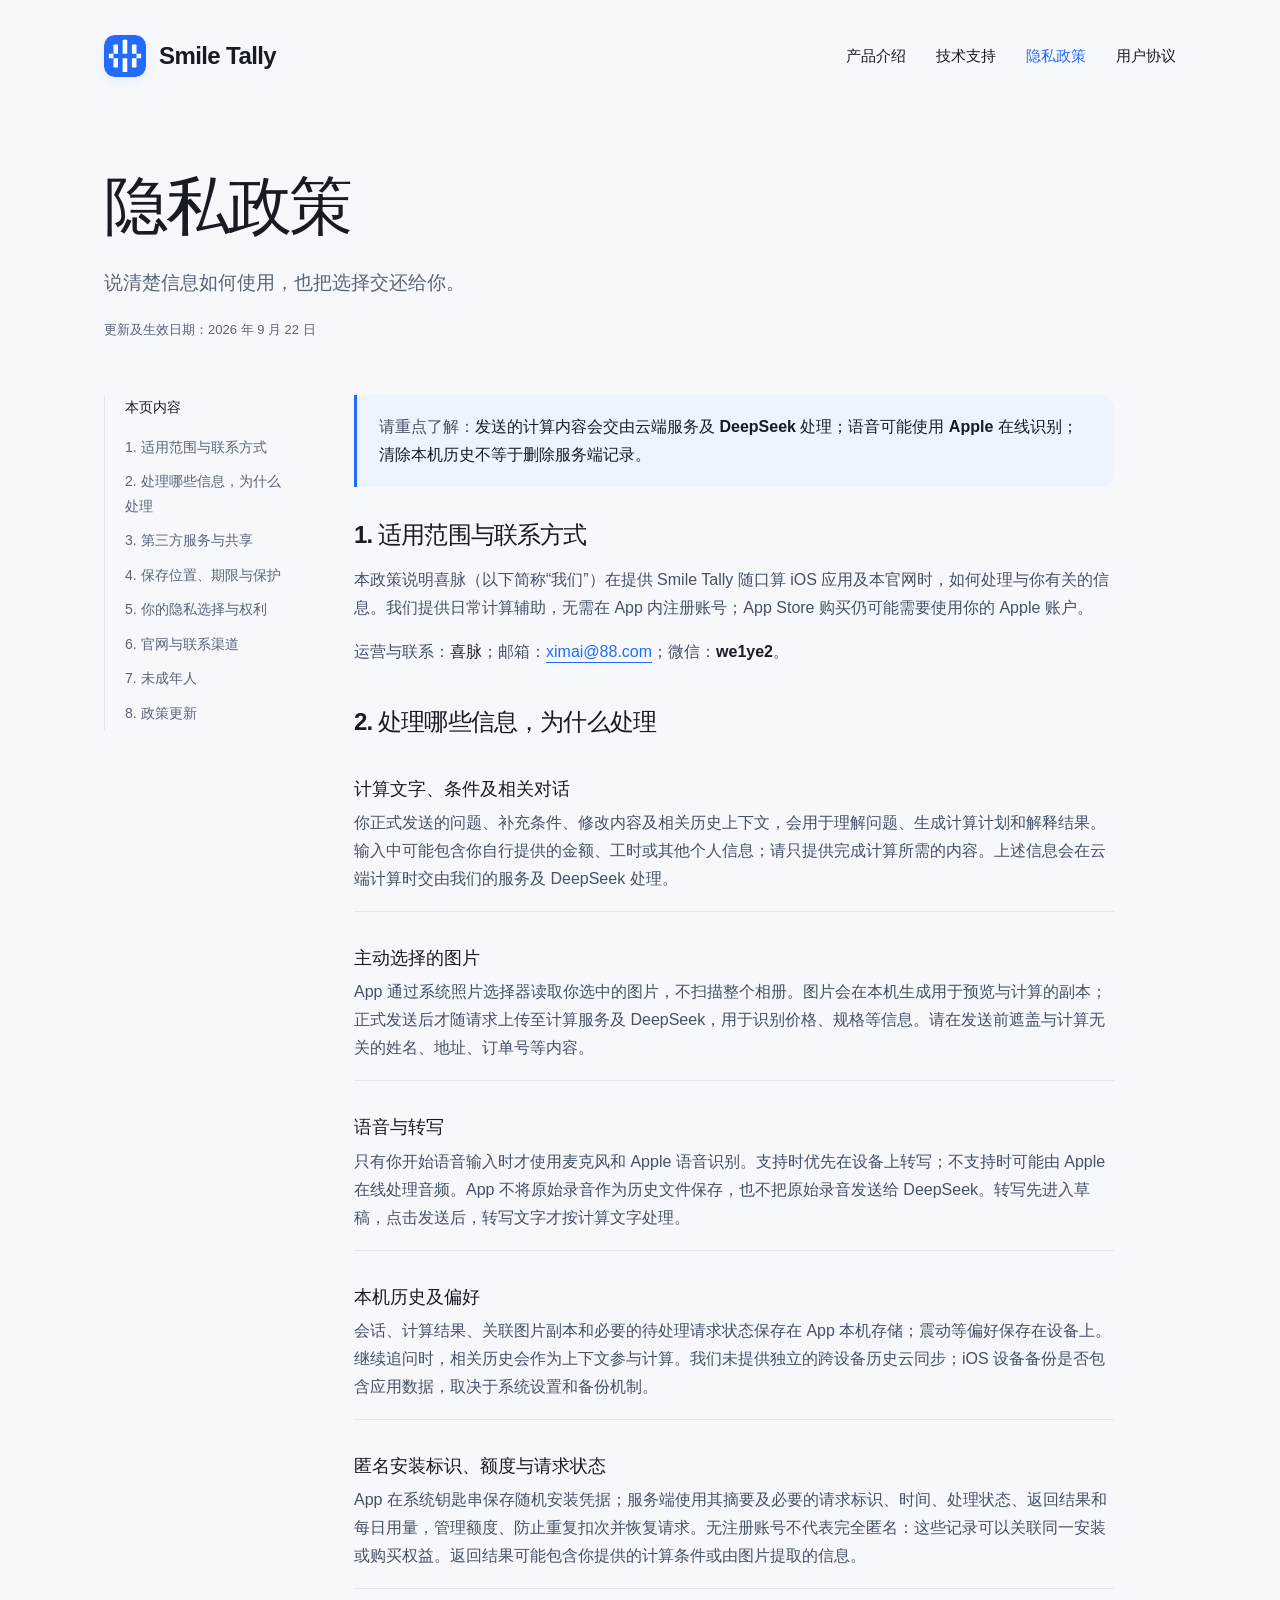
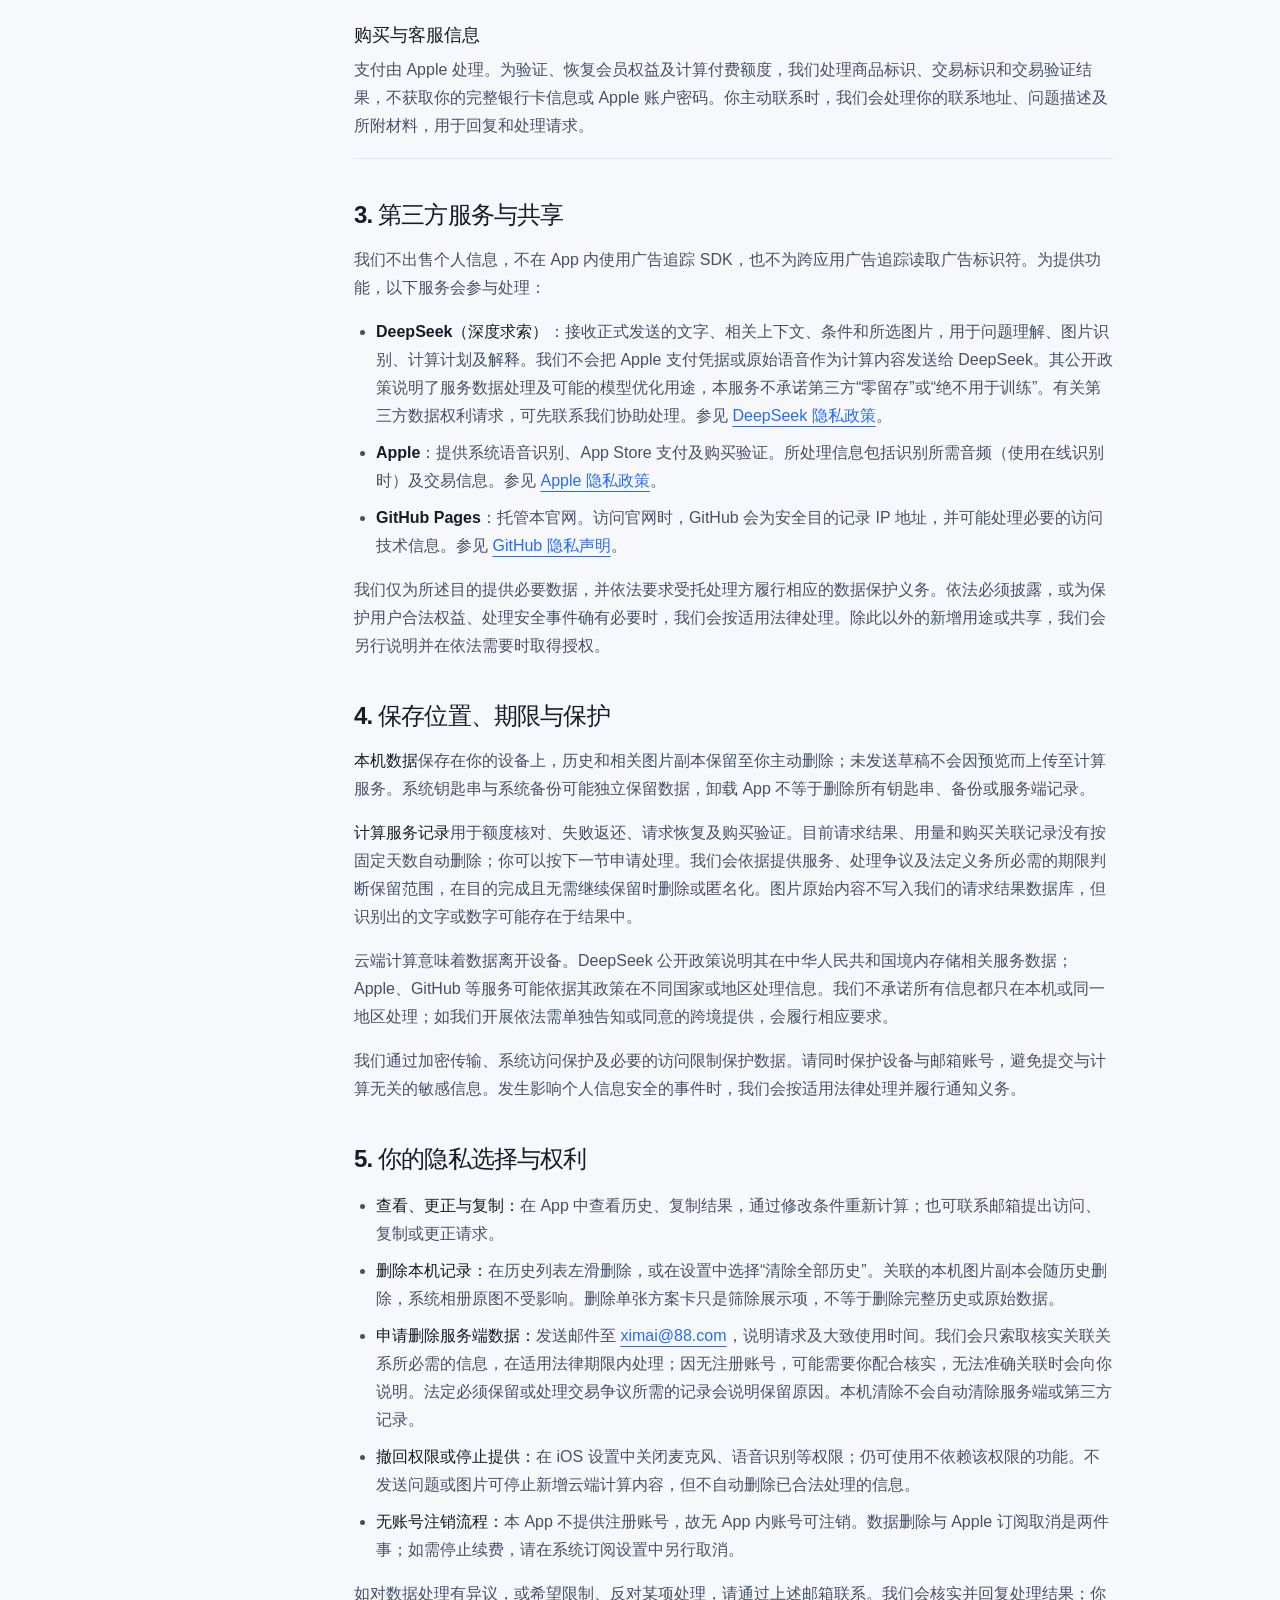
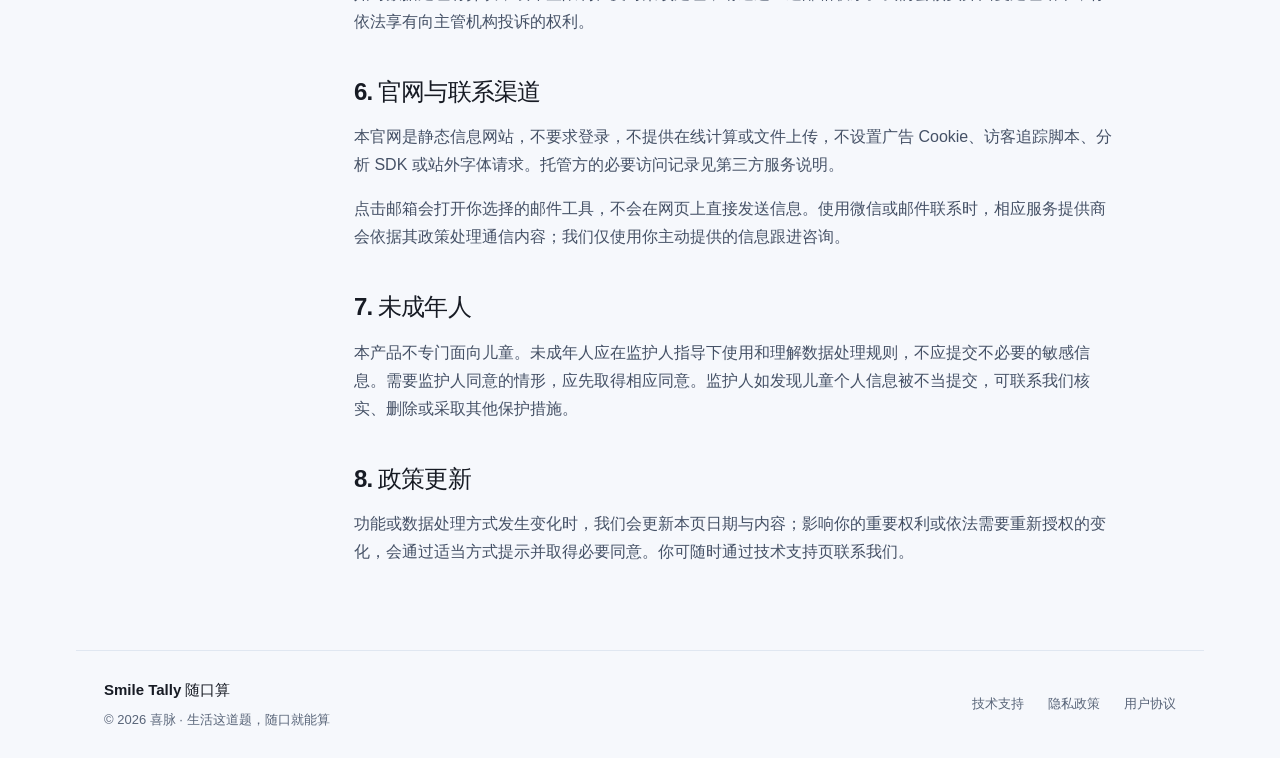
==== privacy/index.html @ 7ab28317 "feat: publish Smile Tally website and support policies" ====
<!doctype html>
<html lang="zh-CN">
<head>
<meta charset="utf-8">
<meta name="viewport" content="width=device-width,initial-scale=1">
<meta name="description" content="了解 Smile Tally 如何处理计算文字、所选图片、语音转写、历史记录与购买信息，以及如何行使删除和隐私选择权利。">
<meta name="theme-color" content="#f6f8fc">
<meta name="referrer" content="strict-origin-when-cross-origin">
<meta property="og:type" content="website">
<meta property="og:locale" content="zh_CN">
<meta property="og:site_name" content="Smile Tally 随口算">
<meta property="og:title" content="隐私政策 · Smile Tally 随口算">
<meta property="og:description" content="了解 Smile Tally 如何处理计算文字、所选图片、语音转写、历史记录与购买信息，以及如何行使删除和隐私选择权利。">
<meta property="og:url" content="https://tanhuoo.github.io/SmileTally/privacy/">
<title>隐私政策 · Smile Tally 随口算</title>
<link rel="canonical" href="https://tanhuoo.github.io/SmileTally/privacy/">
<link rel="icon" type="image/svg+xml" href="../assets/logo.svg">
<link rel="stylesheet" href="../assets/style.css">
</head>
<body>
<a class="skip" href="#main">跳到正文</a>
<header class="site-header wrap">
<a class="brand" href="../" aria-label="Smile Tally 随口算首页"><img src="../assets/logo.svg" width="42" height="42" alt=""><span>Smile Tally</span></a>
<nav class="site-nav" aria-label="主导航"><a href="../">产品介绍</a><a href="../support/">技术支持</a><a href="../privacy/" aria-current="page">隐私政策</a><a href="../terms/">用户协议</a></nav>
</header>
<main id="main" class="wrap"><div class="page-intro"><h1>隐私政策</h1><p>说清楚信息如何使用，也把选择交还给你。</p><p class="updated">更新及生效日期：2026 年 9 月 22 日</p></div><div class="legal-layout"><aside class="toc" aria-label="本页目录"><p>本页内容</p><a href="#scope">1. 适用范围与联系方式</a><a href="#data">2. 处理哪些信息，为什么处理</a><a href="#providers">3. 第三方服务与共享</a><a href="#storage">4. 保存位置、期限与保护</a><a href="#rights">5. 你的隐私选择与权利</a><a href="#website">6. 官网与联系渠道</a><a href="#children">7. 未成年人</a><a href="#changes">8. 政策更新</a></aside><article class="article"><div class="notice"><p>请重点了解：<strong>发送的计算内容会交由云端服务及 DeepSeek 处理；语音可能使用 Apple 在线识别；清除本机历史不等于删除服务端记录。</strong></p></div><section id="scope"><h2>1. 适用范围与联系方式</h2><p>本政策说明喜脉（以下简称“我们”）在提供 Smile Tally 随口算 iOS 应用及本官网时，如何处理与你有关的信息。我们提供日常计算辅助，无需在 App 内注册账号；App Store 购买仍可能需要使用你的 Apple 账户。</p><p>运营与联系：<strong>喜脉</strong>；邮箱：<a href="mailto:ximai@88.com?subject=Smile%20Tally%20%E9%9A%90%E7%A7%81%E8%AF%B7%E6%B1%82">ximai@88.com</a>；微信：<strong>we1ye2</strong>。</p></section><section id="data"><h2>2. 处理哪些信息，为什么处理</h2><div class="data-list"><div class="data-row"><h3>计算文字、条件及相关对话</h3><p>你正式发送的问题、补充条件、修改内容及相关历史上下文，会用于理解问题、生成计算计划和解释结果。输入中可能包含你自行提供的金额、工时或其他个人信息；请只提供完成计算所需的内容。上述信息会在云端计算时交由我们的服务及 DeepSeek 处理。</p></div><div class="data-row"><h3>主动选择的图片</h3><p>App 通过系统照片选择器读取你选中的图片，不扫描整个相册。图片会在本机生成用于预览与计算的副本；正式发送后才随请求上传至计算服务及 DeepSeek，用于识别价格、规格等信息。请在发送前遮盖与计算无关的姓名、地址、订单号等内容。</p></div><div class="data-row"><h3>语音与转写</h3><p>只有你开始语音输入时才使用麦克风和 Apple 语音识别。支持时优先在设备上转写；不支持时可能由 Apple 在线处理音频。App 不将原始录音作为历史文件保存，也不把原始录音发送给 DeepSeek。转写先进入草稿，点击发送后，转写文字才按计算文字处理。</p></div><div class="data-row"><h3>本机历史及偏好</h3><p>会话、计算结果、关联图片副本和必要的待处理请求状态保存在 App 本机存储；震动等偏好保存在设备上。继续追问时，相关历史会作为上下文参与计算。我们未提供独立的跨设备历史云同步；iOS 设备备份是否包含应用数据，取决于系统设置和备份机制。</p></div><div class="data-row"><h3>匿名安装标识、额度与请求状态</h3><p>App 在系统钥匙串保存随机安装凭据；服务端使用其摘要及必要的请求标识、时间、处理状态、返回结果和每日用量，管理额度、防止重复扣次并恢复请求。无注册账号不代表完全匿名：这些记录可以关联同一安装或购买权益。返回结果可能包含你提供的计算条件或由图片提取的信息。</p></div><div class="data-row"><h3>购买与客服信息</h3><p>支付由 Apple 处理。为验证、恢复会员权益及计算付费额度，我们处理商品标识、交易标识和交易验证结果，不获取你的完整银行卡信息或 Apple 账户密码。你主动联系时，我们会处理你的联系地址、问题描述及所附材料，用于回复和处理请求。</p></div></div></section><section id="providers"><h2>3. 第三方服务与共享</h2><p>我们不出售个人信息，不在 App 内使用广告追踪 SDK，也不为跨应用广告追踪读取广告标识符。为提供功能，以下服务会参与处理：</p><ul><li><strong>DeepSeek（深度求索）</strong>：接收正式发送的文字、相关上下文、条件和所选图片，用于问题理解、图片识别、计算计划及解释。我们不会把 Apple 支付凭据或原始语音作为计算内容发送给 DeepSeek。其公开政策说明了服务数据处理及可能的模型优化用途，本服务不承诺第三方“零留存”或“绝不用于训练”。有关第三方数据权利请求，可先联系我们协助处理。参见 <a href="https://cdn.deepseek.com/policies/zh-CN/deepseek-privacy-policy.html">DeepSeek 隐私政策</a>。</li><li><strong>Apple</strong>：提供系统语音识别、App Store 支付及购买验证。所处理信息包括识别所需音频（使用在线识别时）及交易信息。参见 <a href="https://www.apple.com/legal/privacy/szh/">Apple 隐私政策</a>。</li><li><strong>GitHub Pages</strong>：托管本官网。访问官网时，GitHub 会为安全目的记录 IP 地址，并可能处理必要的访问技术信息。参见 <a href="https://docs.github.com/en/site-policy/privacy-policies/github-general-privacy-statement">GitHub 隐私声明</a>。</li></ul><p>我们仅为所述目的提供必要数据，并依法要求受托处理方履行相应的数据保护义务。依法必须披露，或为保护用户合法权益、处理安全事件确有必要时，我们会按适用法律处理。除此以外的新增用途或共享，我们会另行说明并在依法需要时取得授权。</p></section><section id="storage"><h2>4. 保存位置、期限与保护</h2><p><strong>本机数据</strong>保存在你的设备上，历史和相关图片副本保留至你主动删除；未发送草稿不会因预览而上传至计算服务。系统钥匙串与系统备份可能独立保留数据，卸载 App 不等于删除所有钥匙串、备份或服务端记录。</p><p><strong>计算服务记录</strong>用于额度核对、失败返还、请求恢复及购买验证。目前请求结果、用量和购买关联记录没有按固定天数自动删除；你可以按下一节申请处理。我们会依据提供服务、处理争议及法定义务所必需的期限判断保留范围，在目的完成且无需继续保留时删除或匿名化。图片原始内容不写入我们的请求结果数据库，但识别出的文字或数字可能存在于结果中。</p><p>云端计算意味着数据离开设备。DeepSeek 公开政策说明其在中华人民共和国境内存储相关服务数据；Apple、GitHub 等服务可能依据其政策在不同国家或地区处理信息。我们不承诺所有信息都只在本机或同一地区处理；如我们开展依法需单独告知或同意的跨境提供，会履行相应要求。</p><p>我们通过加密传输、系统访问保护及必要的访问限制保护数据。请同时保护设备与邮箱账号，避免提交与计算无关的敏感信息。发生影响个人信息安全的事件时，我们会按适用法律处理并履行通知义务。</p></section><section id="rights"><h2>5. 你的隐私选择与权利</h2><ul><li><strong>查看、更正与复制：</strong>在 App 中查看历史、复制结果，通过修改条件重新计算；也可联系邮箱提出访问、复制或更正请求。</li><li><strong>删除本机记录：</strong>在历史列表左滑删除，或在设置中选择“清除全部历史”。关联的本机图片副本会随历史删除，系统相册原图不受影响。删除单张方案卡只是筛除展示项，不等于删除完整历史或原始数据。</li><li><strong>申请删除服务端数据：</strong>发送邮件至 <a href="mailto:ximai@88.com?subject=Smile%20Tally%20%E6%95%B0%E6%8D%AE%E5%88%A0%E9%99%A4%E8%AF%B7%E6%B1%82">ximai@88.com</a>，说明请求及大致使用时间。我们会只索取核实关联关系所必需的信息，在适用法律期限内处理；因无注册账号，可能需要你配合核实，无法准确关联时会向你说明。法定必须保留或处理交易争议所需的记录会说明保留原因。本机清除不会自动清除服务端或第三方记录。</li><li><strong>撤回权限或停止提供：</strong>在 iOS 设置中关闭麦克风、语音识别等权限；仍可使用不依赖该权限的功能。不发送问题或图片可停止新增云端计算内容，但不自动删除已合法处理的信息。</li><li><strong>无账号注销流程：</strong>本 App 不提供注册账号，故无 App 内账号可注销。数据删除与 Apple 订阅取消是两件事；如需停止续费，请在系统订阅设置中另行取消。</li></ul><p>如对数据处理有异议，或希望限制、反对某项处理，请通过上述邮箱联系。我们会核实并回复处理结果；你依法享有向主管机构投诉的权利。</p></section><section id="website"><h2>6. 官网与联系渠道</h2><p>本官网是静态信息网站，不要求登录，不提供在线计算或文件上传，不设置广告 Cookie、访客追踪脚本、分析 SDK 或站外字体请求。托管方的必要访问记录见第三方服务说明。</p><p>点击邮箱会打开你选择的邮件工具，不会在网页上直接发送信息。使用微信或邮件联系时，相应服务提供商会依据其政策处理通信内容；我们仅使用你主动提供的信息跟进咨询。</p></section><section id="children"><h2>7. 未成年人</h2><p>本产品不专门面向儿童。未成年人应在监护人指导下使用和理解数据处理规则，不应提交不必要的敏感信息。需要监护人同意的情形，应先取得相应同意。监护人如发现儿童个人信息被不当提交，可联系我们核实、删除或采取其他保护措施。</p></section><section id="changes"><h2>8. 政策更新</h2><p>功能或数据处理方式发生变化时，我们会更新本页日期与内容；影响你的重要权利或依法需要重新授权的变化，会通过适当方式提示并取得必要同意。你可随时通过技术支持页联系我们。</p></section></article></div></main>
<footer class="site-footer wrap"><div><div class="footer-brand">Smile Tally 随口算</div><div>© 2026 喜脉 · 生活这道题，随口就能算</div></div><nav class="footer-nav" aria-label="页脚导航"><a href="../support/">技术支持</a><a href="../privacy/">隐私政策</a><a href="../terms/">用户协议</a></nav></footer>
</body>
</html>
---- assets/style.css ----
:root{color-scheme:light;--bg:#f6f8fc;--text:#171b24;--muted:#596579;--blue:#246bfd;--line:#e0e7f1;--surface:#fff;--radius:22px;font-family:-apple-system,BlinkMacSystemFont,"Segoe UI","PingFang SC","Hiragino Sans GB","Microsoft YaHei",sans-serif;color:var(--text);background:var(--bg);font-synthesis:none;text-rendering:optimizeLegibility}
*{box-sizing:border-box}html{scroll-behavior:smooth;scroll-padding-top:30px}body{margin:0;font-size:16px;line-height:1.75}a{color:var(--blue);text-decoration:none;text-underline-offset:5px}a:hover{text-decoration:underline}a:focus-visible,summary:focus-visible{outline:3px solid var(--blue);outline-offset:6px;border-radius:4px}p{margin:0 0 1em}h1,h2,h3{line-height:1.35;letter-spacing:-.035em}h1,h2,h3,p{overflow-wrap:break-word}h1{font-size:clamp(40px,5.5vw,64px);margin:0 0 20px;line-height:1.25}h2{font-size:28px;margin:0 0 18px}h3{font-size:21px;margin:0 0 10px}img{max-width:100%;display:block}.wrap{max-width:1128px;padding:0 28px;margin:auto}.skip{position:absolute;top:-100px;left:16px;padding:10px 18px;background:white;z-index:10}.skip:focus{top:10px}.site-header{display:flex;align-items:center;justify-content:space-between;gap:28px;min-height:112px}.brand{display:flex;align-items:center;gap:13px;color:var(--text);font-size:24px;font-weight:750;letter-spacing:-.6px;white-space:nowrap}.brand:hover{text-decoration:none}.brand img{width:42px;height:42px;box-shadow:0 4px 12px #246bfd13;border-radius:11px}.site-nav{display:flex;gap:30px;font-size:15px;font-weight:550}.site-nav a{color:var(--text);padding:10px 0}.site-nav a[aria-current=page]{color:var(--blue)}.hero{display:grid;grid-template-columns:1.18fr 1fr;gap:64px;align-items:center;padding-top:30px;padding-bottom:52px}.hero h1{font-size:clamp(46px,6.7vw,80px);font-weight:800;line-height:1.3;letter-spacing:-.055em;margin:0 0 26px}.hero-copy>p{font-size:23px;line-height:1.85;color:#344156;max-width:510px}.actions{display:flex;align-items:center;flex-wrap:wrap;gap:30px;margin-top:34px}.button{display:inline-flex;align-items:center;justify-content:center;min-height:54px;padding:12px 27px;border-radius:16px;background:var(--blue);color:white;font-weight:650;transition:background .18s,transform .18s}.button:hover{background:#1353d5;text-decoration:none;transform:translateY(-1px)}.text-link{font-weight:650}.text-link span{padding-left:12px}.demo{margin:0}.chat{min-height:580px;border:1px solid #dce4f0;box-shadow:0 8px 35px #3868b910,0 2px 3px #21375c08,inset 0 0 0 3px #fff;background:linear-gradient(155deg,#ffffffed,#f8fbffdb);border-radius:24px;display:flex;flex-direction:column;overflow:hidden}.chat-title{text-align:center;font-size:19px;font-weight:650;border-bottom:1px solid #edf1f7;padding:24px}.chat-body{padding:34px 25px;flex:1}.question{max-width:90%;margin:0 0 28px auto;padding:18px 20px;border-radius:18px;background:#e5f0ff;font-size:17px;line-height:1.8}.answer-row{display:flex;align-items:flex-start;gap:12px}.answer-row img{width:34px;height:34px;border-radius:10px;margin-top:4px}.answer{flex:1;background:white;border:1px solid #e6edf6;padding:18px 22px;border-radius:18px}.answer strong{font-size:36px;line-height:1.4;font-weight:650;letter-spacing:-1px}.answer p{margin:6px 0 0;font-size:20px;color:#647793}.demo-input{margin:0 20px 22px;padding:13px 18px;border:1px solid #dfe6f1;border-radius:13px;color:#697991;font-size:15px;display:flex;justify-content:space-between;align-items:center;gap:14px}.demo-input svg{width:20px;height:20px}.demo figcaption{text-align:center;color:var(--muted);font-size:13px;margin-top:12px}.features{display:grid;grid-template-columns:repeat(3,1fr);padding:40px 0 46px;border-top:1px solid #e8edf5}.feature{text-align:center;padding:0 24px}.feature+.feature{border-left:1px solid var(--line)}.feature p{color:var(--muted);font-size:16px;margin:0}.feature-icon{width:68px;height:68px;border-radius:50%;display:grid;place-items:center;background:#eaf2ff;color:#3159b1;margin:0 auto 18px}.feature-icon svg{width:27px;height:27px}.help-band{border-radius:20px;background:#eaf3ff;padding:28px 32px;display:flex;align-items:center;justify-content:space-between;gap:24px;margin-bottom:36px}.help-band h2{font-size:23px;margin:0}.site-footer{border-top:1px solid var(--line);padding-top:26px;padding-bottom:26px;display:flex;justify-content:space-between;gap:28px;align-items:center;font-size:13px;color:var(--muted)}.footer-brand{font-weight:650;color:var(--text);font-size:15px;margin-bottom:6px}.footer-nav{display:flex;gap:24px;flex-wrap:wrap}.footer-nav a{color:var(--muted)}.page-intro{padding:54px 0 40px;max-width:800px}.page-intro>p{font-size:19px;color:var(--muted);max-width:670px}.updated{font-size:13px!important;color:var(--muted);margin-top:20px}.support-top{display:grid;grid-template-columns:1fr 1fr;gap:48px;align-items:start;padding-bottom:42px}.contact-card{background:white;border:1px solid var(--line);border-radius:24px;padding:30px}.contact-card h2{font-size:24px}.contact-card dl{margin:0}.contact-card dl>div{display:grid;grid-template-columns:70px 1fr;gap:15px;padding:12px 0;border-bottom:1px solid #edf1f6}.contact-card dt{color:var(--muted)}.contact-card dd{margin:0;font-weight:550;overflow-wrap:anywhere}.contact-card .button{margin-top:22px}.support-notes{padding:8px 0}.support-notes p{color:var(--muted)}.faq{max-width:860px;margin-bottom:64px}.faq>h2{margin-bottom:20px}.faq details{border-top:1px solid var(--line);padding:19px 0}.faq details:last-child{border-bottom:1px solid var(--line)}.faq summary{font-size:18px;font-weight:600;cursor:pointer;list-style:none;display:flex;justify-content:space-between;gap:20px}.faq summary::-webkit-details-marker{display:none}.faq summary:after{content:'+';color:var(--blue);font-size:24px;line-height:1.25;font-weight:400}.faq details[open] summary:after{content:'−'}.faq details p{margin:16px 30px 2px 0;color:var(--muted)}.legal-layout{display:grid;grid-template-columns:190px minmax(0,760px);gap:60px;padding-bottom:68px}.toc{align-self:start;position:sticky;top:30px;border-left:1px solid var(--line);padding-left:20px;font-size:14px}.toc p{font-weight:650;margin:0 0 10px}.toc a{display:block;color:var(--muted);padding:5px 0}.article{min-width:0}.article section+section{margin-top:40px}.article h2{font-size:24px;margin-bottom:15px}.article h3{font-size:18px;margin-top:22px;letter-spacing:0}.article p,.article li{color:#455166}.article ul,.article ol{padding-left:22px}.article li+li{margin-top:9px}.article strong{color:var(--text);font-weight:650}.article a{text-decoration:underline}.notice{border-left:3px solid var(--blue);padding:18px 22px;background:#edf4ff;border-radius:0 14px 14px 0;margin-bottom:32px}.notice p{margin:0}.data-list{display:grid;gap:16px;margin-top:20px}.data-row{padding:18px 0;border-bottom:1px solid var(--line)}.data-row h3{margin:0 0 8px}.data-row p:last-child{margin:0}.empty-page{min-height:65vh;padding:80px 0}.empty-page p{color:var(--muted);font-size:19px}
@media(min-width:1450px){.hero{padding-top:55px;padding-bottom:65px}}
@media(max-width:850px){.site-nav{gap:18px}.hero{gap:30px}.hero h1{font-size:48px}.hero-copy>p{font-size:18px}.chat{min-height:465px}.chat-body{padding:24px 18px}.question{font-size:15px;max-width:100%}.answer{padding:16px}.legal-layout{grid-template-columns:155px minmax(0,1fr);gap:32px}.feature{padding:0 16px}.feature h3{font-size:19px}.feature p{font-size:14px}.site-footer{align-items:flex-start}.footer-nav{gap:14px}}
@media(max-width:650px){.wrap{padding-left:22px;padding-right:22px}.site-header{align-items:flex-start;flex-direction:column;justify-content:center;gap:12px;padding-top:22px;padding-bottom:18px}.brand{font-size:22px}.brand img{width:36px;height:36px}.site-nav{width:100%;justify-content:space-between;gap:8px;font-size:14px}.site-nav a{padding:8px 0}.hero{grid-template-columns:1fr;gap:34px;padding-top:32px;padding-bottom:30px}.hero h1{font-size:clamp(39px,10.7vw,58px);margin-bottom:20px}.hero-copy>p{font-size:17px;line-height:1.9}.actions{margin-top:26px;gap:24px}.button{min-height:50px;padding:11px 23px;font-size:15px}.chat{min-height:385px;max-width:440px;margin:auto}.chat-title{padding:19px}.chat-body{padding:23px}.question{max-width:90%;font-size:16px;margin-bottom:22px}.answer strong{font-size:32px}.answer p{font-size:18px}.demo-input{margin-top:10px}.features{grid-template-columns:1fr;padding:6px 0 28px}.feature{display:grid;grid-template-columns:52px 1fr;column-gap:18px;text-align:left;padding:24px 0}.feature+.feature{border-left:0;border-top:1px solid var(--line)}.feature-icon{grid-row:1/3;width:50px;height:50px;margin:0;align-self:center}.feature h3{font-size:20px;margin:0 0 5px}.feature p{font-size:15px}.help-band{align-items:flex-start;flex-direction:column;gap:15px;padding:26px 24px;margin-bottom:28px}.help-band h2{font-size:21px}.site-footer{flex-direction:column;gap:16px}.footer-nav{gap:22px;font-size:13px}.page-intro{padding:36px 0 22px}.page-intro h1{font-size:40px}.page-intro>p{font-size:17px}.support-top{grid-template-columns:1fr;gap:24px}.contact-card{padding:24px}.legal-layout{grid-template-columns:1fr;gap:30px;padding-bottom:45px}.toc{position:static;display:flex;flex-wrap:wrap;gap:5px 20px;font-size:13px}.toc p{width:100%;margin-bottom:0}.toc a{padding:2px 0}.article h2{font-size:22px}.article{font-size:15px;line-height:1.9}.faq summary{font-size:17px}.faq details p{font-size:15px}.notice{padding:16px 18px}}
@media(prefers-reduced-motion:reduce){html{scroll-behavior:auto}.button{transition:none}.button:hover{transform:none}}
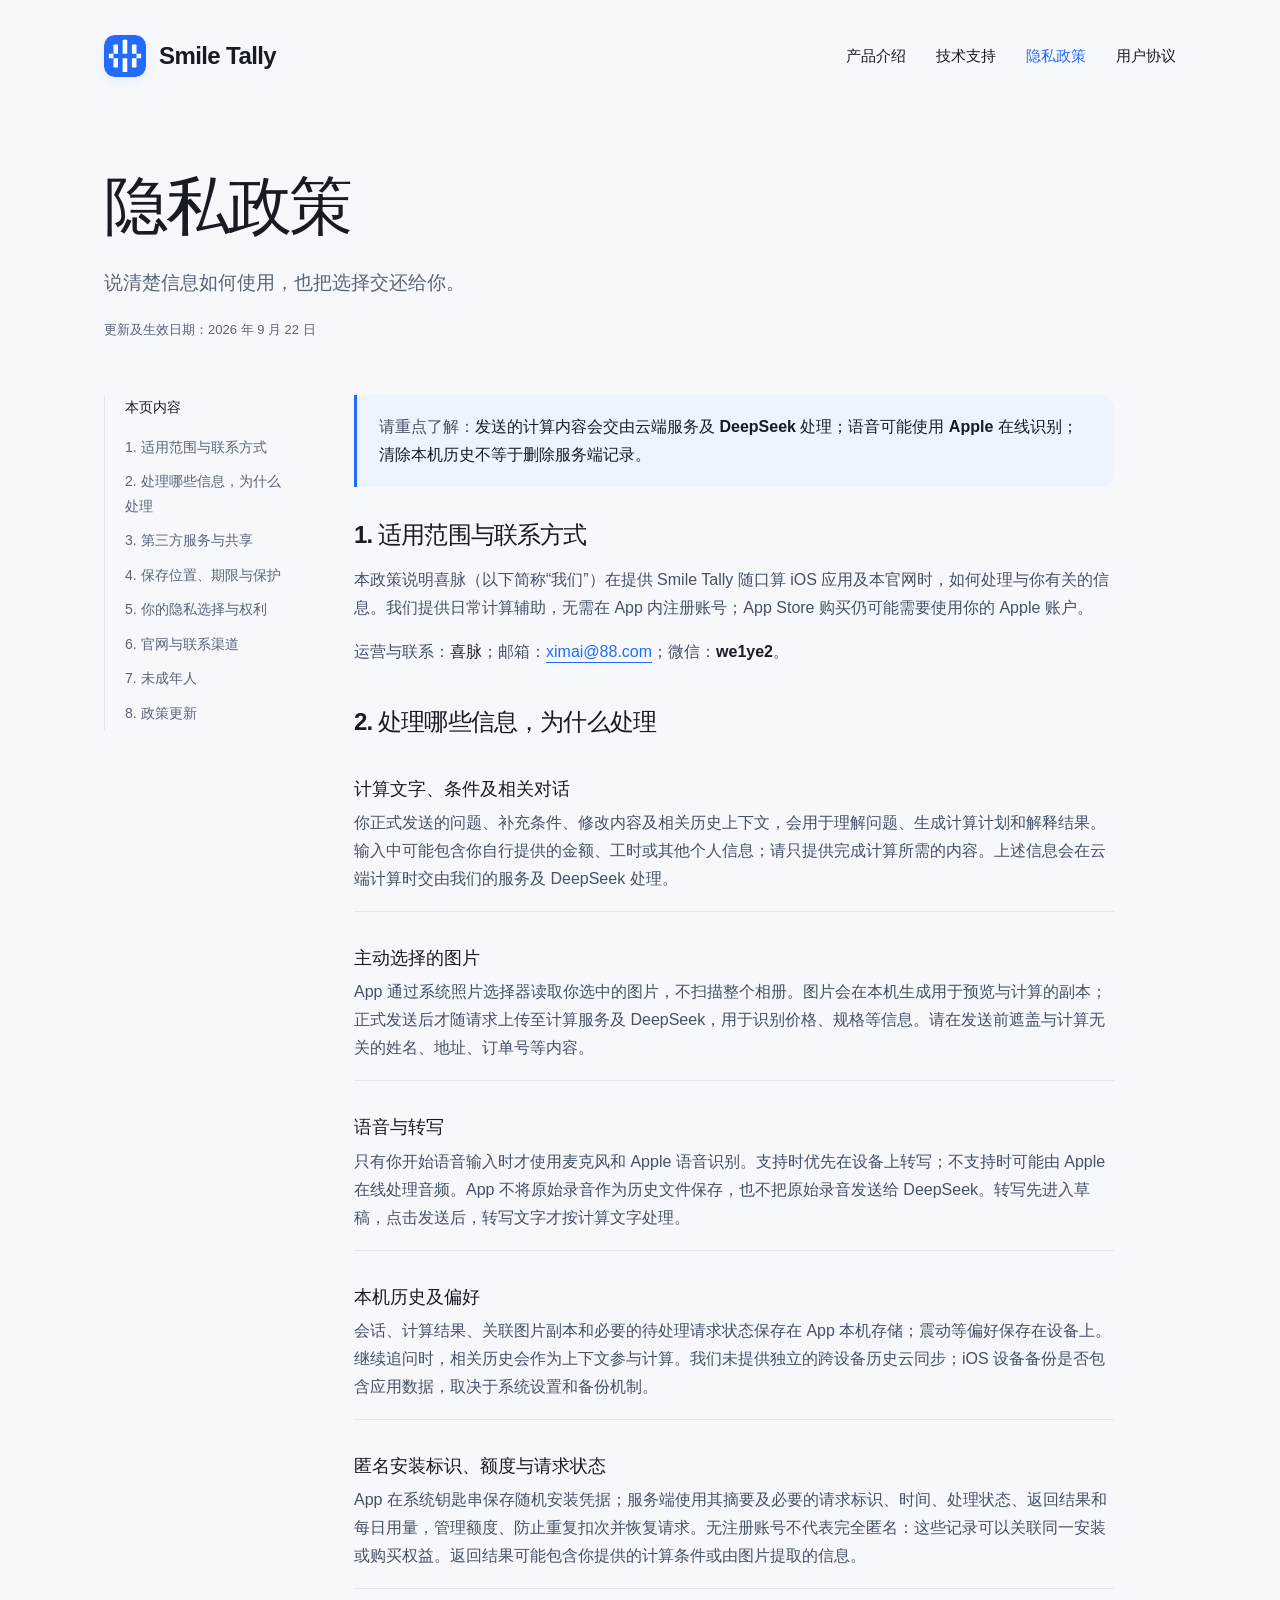
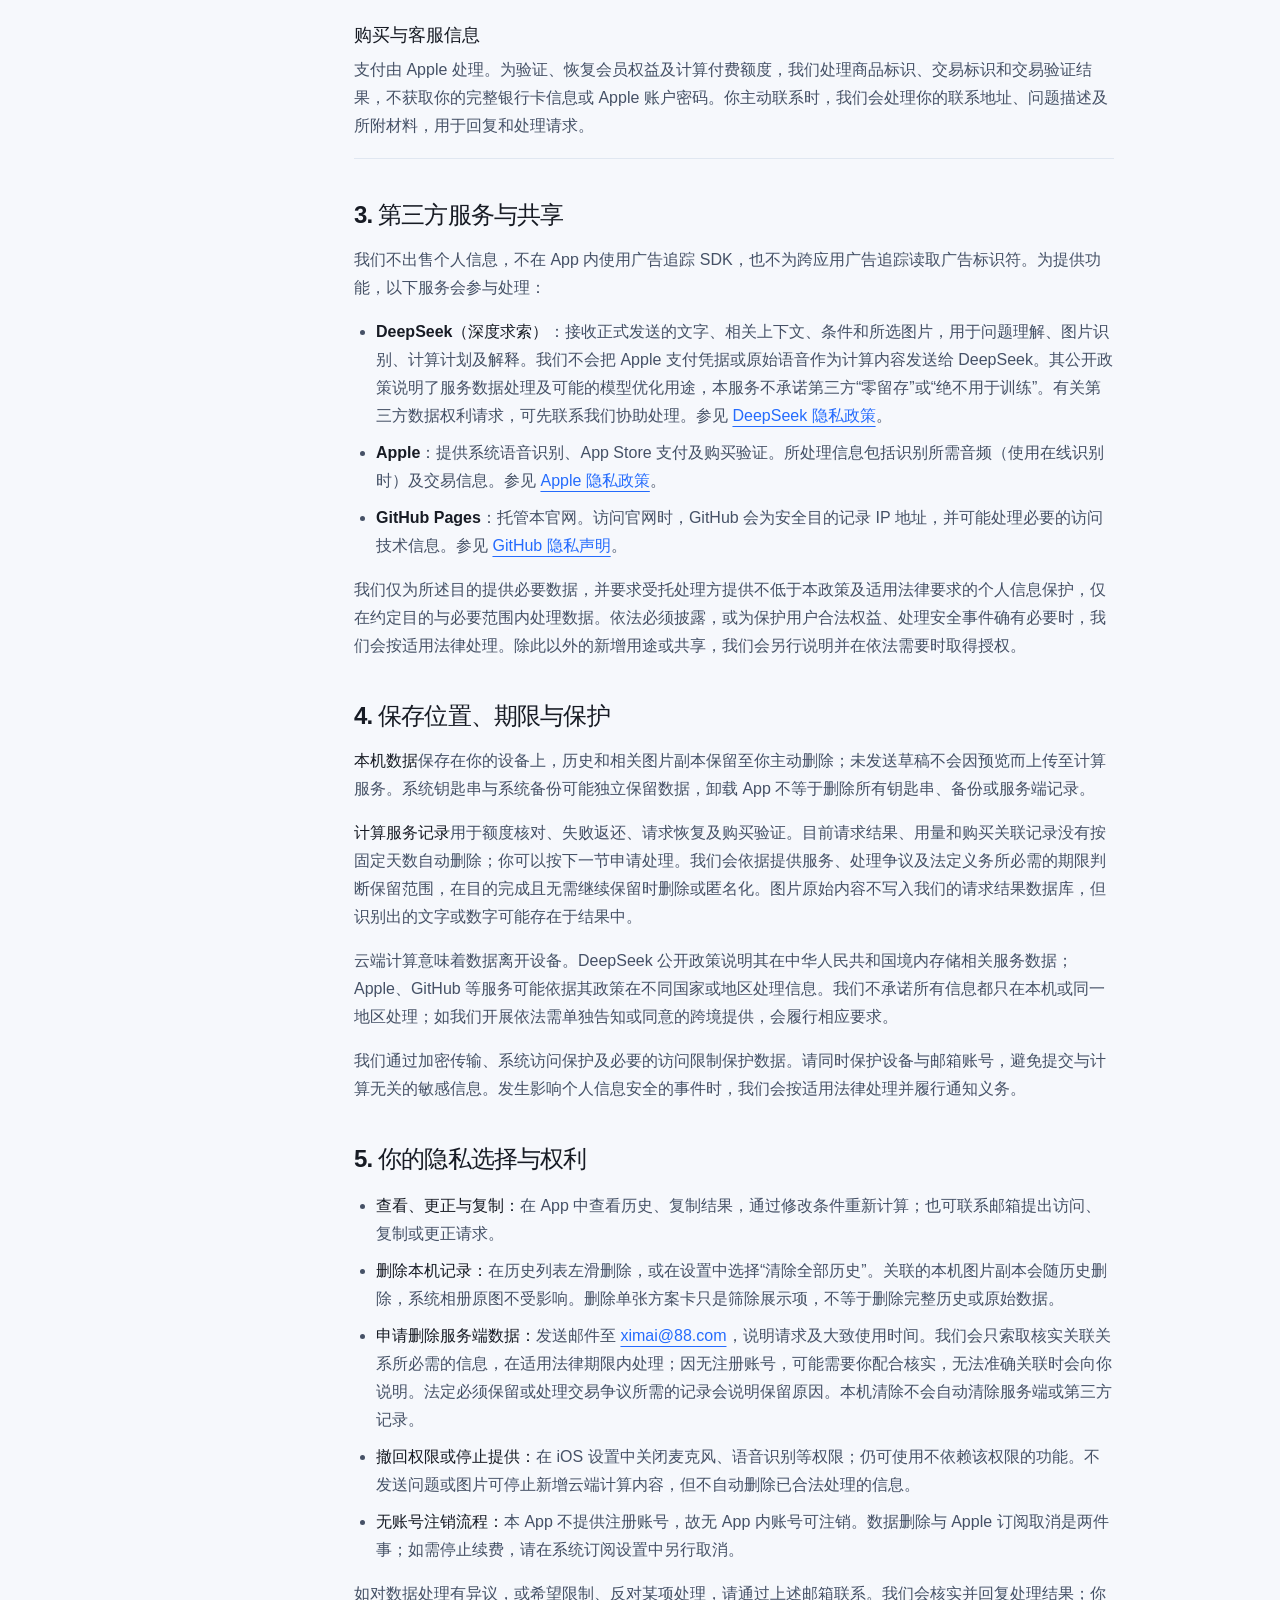
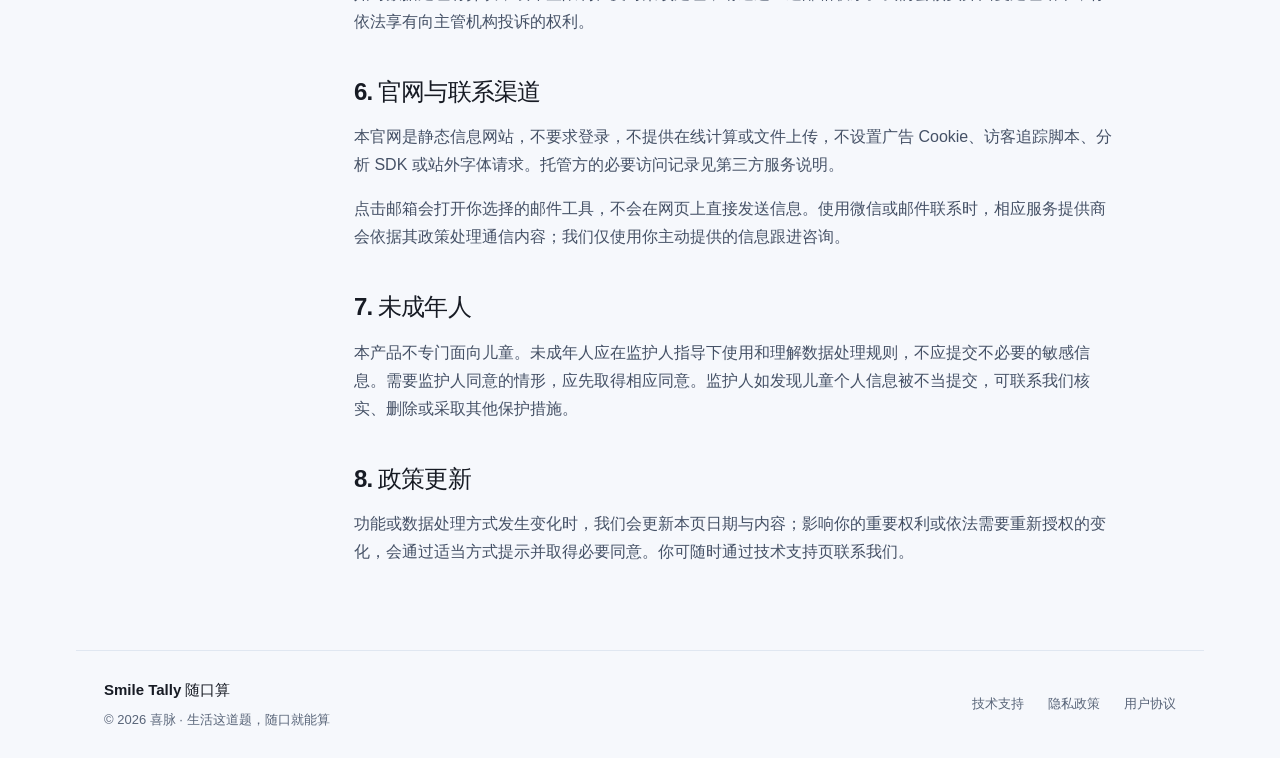
==== commit b89e0e69: "docs: clarify processor data protection obligations" ====
--- a/privacy/index.html
+++ b/privacy/index.html
@@ -23,7 +23,7 @@
 <a class="brand" href="../" aria-label="Smile Tally 随口算首页"><img src="../assets/logo.svg" width="42" height="42" alt=""><span>Smile Tally</span></a>
 <nav class="site-nav" aria-label="主导航"><a href="../">产品介绍</a><a href="../support/">技术支持</a><a href="../privacy/" aria-current="page">隐私政策</a><a href="../terms/">用户协议</a></nav>
 </header>
-<main id="main" class="wrap"><div class="page-intro"><h1>隐私政策</h1><p>说清楚信息如何使用，也把选择交还给你。</p><p class="updated">更新及生效日期：2026 年 9 月 22 日</p></div><div class="legal-layout"><aside class="toc" aria-label="本页目录"><p>本页内容</p><a href="#scope">1. 适用范围与联系方式</a><a href="#data">2. 处理哪些信息，为什么处理</a><a href="#providers">3. 第三方服务与共享</a><a href="#storage">4. 保存位置、期限与保护</a><a href="#rights">5. 你的隐私选择与权利</a><a href="#website">6. 官网与联系渠道</a><a href="#children">7. 未成年人</a><a href="#changes">8. 政策更新</a></aside><article class="article"><div class="notice"><p>请重点了解：<strong>发送的计算内容会交由云端服务及 DeepSeek 处理；语音可能使用 Apple 在线识别；清除本机历史不等于删除服务端记录。</strong></p></div><section id="scope"><h2>1. 适用范围与联系方式</h2><p>本政策说明喜脉（以下简称“我们”）在提供 Smile Tally 随口算 iOS 应用及本官网时，如何处理与你有关的信息。我们提供日常计算辅助，无需在 App 内注册账号；App Store 购买仍可能需要使用你的 Apple 账户。</p><p>运营与联系：<strong>喜脉</strong>；邮箱：<a href="mailto:ximai@88.com?subject=Smile%20Tally%20%E9%9A%90%E7%A7%81%E8%AF%B7%E6%B1%82">ximai@88.com</a>；微信：<strong>we1ye2</strong>。</p></section><section id="data"><h2>2. 处理哪些信息，为什么处理</h2><div class="data-list"><div class="data-row"><h3>计算文字、条件及相关对话</h3><p>你正式发送的问题、补充条件、修改内容及相关历史上下文，会用于理解问题、生成计算计划和解释结果。输入中可能包含你自行提供的金额、工时或其他个人信息；请只提供完成计算所需的内容。上述信息会在云端计算时交由我们的服务及 DeepSeek 处理。</p></div><div class="data-row"><h3>主动选择的图片</h3><p>App 通过系统照片选择器读取你选中的图片，不扫描整个相册。图片会在本机生成用于预览与计算的副本；正式发送后才随请求上传至计算服务及 DeepSeek，用于识别价格、规格等信息。请在发送前遮盖与计算无关的姓名、地址、订单号等内容。</p></div><div class="data-row"><h3>语音与转写</h3><p>只有你开始语音输入时才使用麦克风和 Apple 语音识别。支持时优先在设备上转写；不支持时可能由 Apple 在线处理音频。App 不将原始录音作为历史文件保存，也不把原始录音发送给 DeepSeek。转写先进入草稿，点击发送后，转写文字才按计算文字处理。</p></div><div class="data-row"><h3>本机历史及偏好</h3><p>会话、计算结果、关联图片副本和必要的待处理请求状态保存在 App 本机存储；震动等偏好保存在设备上。继续追问时，相关历史会作为上下文参与计算。我们未提供独立的跨设备历史云同步；iOS 设备备份是否包含应用数据，取决于系统设置和备份机制。</p></div><div class="data-row"><h3>匿名安装标识、额度与请求状态</h3><p>App 在系统钥匙串保存随机安装凭据；服务端使用其摘要及必要的请求标识、时间、处理状态、返回结果和每日用量，管理额度、防止重复扣次并恢复请求。无注册账号不代表完全匿名：这些记录可以关联同一安装或购买权益。返回结果可能包含你提供的计算条件或由图片提取的信息。</p></div><div class="data-row"><h3>购买与客服信息</h3><p>支付由 Apple 处理。为验证、恢复会员权益及计算付费额度，我们处理商品标识、交易标识和交易验证结果，不获取你的完整银行卡信息或 Apple 账户密码。你主动联系时，我们会处理你的联系地址、问题描述及所附材料，用于回复和处理请求。</p></div></div></section><section id="providers"><h2>3. 第三方服务与共享</h2><p>我们不出售个人信息，不在 App 内使用广告追踪 SDK，也不为跨应用广告追踪读取广告标识符。为提供功能，以下服务会参与处理：</p><ul><li><strong>DeepSeek（深度求索）</strong>：接收正式发送的文字、相关上下文、条件和所选图片，用于问题理解、图片识别、计算计划及解释。我们不会把 Apple 支付凭据或原始语音作为计算内容发送给 DeepSeek。其公开政策说明了服务数据处理及可能的模型优化用途，本服务不承诺第三方“零留存”或“绝不用于训练”。有关第三方数据权利请求，可先联系我们协助处理。参见 <a href="https://cdn.deepseek.com/policies/zh-CN/deepseek-privacy-policy.html">DeepSeek 隐私政策</a>。</li><li><strong>Apple</strong>：提供系统语音识别、App Store 支付及购买验证。所处理信息包括识别所需音频（使用在线识别时）及交易信息。参见 <a href="https://www.apple.com/legal/privacy/szh/">Apple 隐私政策</a>。</li><li><strong>GitHub Pages</strong>：托管本官网。访问官网时，GitHub 会为安全目的记录 IP 地址，并可能处理必要的访问技术信息。参见 <a href="https://docs.github.com/en/site-policy/privacy-policies/github-general-privacy-statement">GitHub 隐私声明</a>。</li></ul><p>我们仅为所述目的提供必要数据，并依法要求受托处理方履行相应的数据保护义务。依法必须披露，或为保护用户合法权益、处理安全事件确有必要时，我们会按适用法律处理。除此以外的新增用途或共享，我们会另行说明并在依法需要时取得授权。</p></section><section id="storage"><h2>4. 保存位置、期限与保护</h2><p><strong>本机数据</strong>保存在你的设备上，历史和相关图片副本保留至你主动删除；未发送草稿不会因预览而上传至计算服务。系统钥匙串与系统备份可能独立保留数据，卸载 App 不等于删除所有钥匙串、备份或服务端记录。</p><p><strong>计算服务记录</strong>用于额度核对、失败返还、请求恢复及购买验证。目前请求结果、用量和购买关联记录没有按固定天数自动删除；你可以按下一节申请处理。我们会依据提供服务、处理争议及法定义务所必需的期限判断保留范围，在目的完成且无需继续保留时删除或匿名化。图片原始内容不写入我们的请求结果数据库，但识别出的文字或数字可能存在于结果中。</p><p>云端计算意味着数据离开设备。DeepSeek 公开政策说明其在中华人民共和国境内存储相关服务数据；Apple、GitHub 等服务可能依据其政策在不同国家或地区处理信息。我们不承诺所有信息都只在本机或同一地区处理；如我们开展依法需单独告知或同意的跨境提供，会履行相应要求。</p><p>我们通过加密传输、系统访问保护及必要的访问限制保护数据。请同时保护设备与邮箱账号，避免提交与计算无关的敏感信息。发生影响个人信息安全的事件时，我们会按适用法律处理并履行通知义务。</p></section><section id="rights"><h2>5. 你的隐私选择与权利</h2><ul><li><strong>查看、更正与复制：</strong>在 App 中查看历史、复制结果，通过修改条件重新计算；也可联系邮箱提出访问、复制或更正请求。</li><li><strong>删除本机记录：</strong>在历史列表左滑删除，或在设置中选择“清除全部历史”。关联的本机图片副本会随历史删除，系统相册原图不受影响。删除单张方案卡只是筛除展示项，不等于删除完整历史或原始数据。</li><li><strong>申请删除服务端数据：</strong>发送邮件至 <a href="mailto:ximai@88.com?subject=Smile%20Tally%20%E6%95%B0%E6%8D%AE%E5%88%A0%E9%99%A4%E8%AF%B7%E6%B1%82">ximai@88.com</a>，说明请求及大致使用时间。我们会只索取核实关联关系所必需的信息，在适用法律期限内处理；因无注册账号，可能需要你配合核实，无法准确关联时会向你说明。法定必须保留或处理交易争议所需的记录会说明保留原因。本机清除不会自动清除服务端或第三方记录。</li><li><strong>撤回权限或停止提供：</strong>在 iOS 设置中关闭麦克风、语音识别等权限；仍可使用不依赖该权限的功能。不发送问题或图片可停止新增云端计算内容，但不自动删除已合法处理的信息。</li><li><strong>无账号注销流程：</strong>本 App 不提供注册账号，故无 App 内账号可注销。数据删除与 Apple 订阅取消是两件事；如需停止续费，请在系统订阅设置中另行取消。</li></ul><p>如对数据处理有异议，或希望限制、反对某项处理，请通过上述邮箱联系。我们会核实并回复处理结果；你依法享有向主管机构投诉的权利。</p></section><section id="website"><h2>6. 官网与联系渠道</h2><p>本官网是静态信息网站，不要求登录，不提供在线计算或文件上传，不设置广告 Cookie、访客追踪脚本、分析 SDK 或站外字体请求。托管方的必要访问记录见第三方服务说明。</p><p>点击邮箱会打开你选择的邮件工具，不会在网页上直接发送信息。使用微信或邮件联系时，相应服务提供商会依据其政策处理通信内容；我们仅使用你主动提供的信息跟进咨询。</p></section><section id="children"><h2>7. 未成年人</h2><p>本产品不专门面向儿童。未成年人应在监护人指导下使用和理解数据处理规则，不应提交不必要的敏感信息。需要监护人同意的情形，应先取得相应同意。监护人如发现儿童个人信息被不当提交，可联系我们核实、删除或采取其他保护措施。</p></section><section id="changes"><h2>8. 政策更新</h2><p>功能或数据处理方式发生变化时，我们会更新本页日期与内容；影响你的重要权利或依法需要重新授权的变化，会通过适当方式提示并取得必要同意。你可随时通过技术支持页联系我们。</p></section></article></div></main>
+<main id="main" class="wrap"><div class="page-intro"><h1>隐私政策</h1><p>说清楚信息如何使用，也把选择交还给你。</p><p class="updated">更新及生效日期：2026 年 9 月 22 日</p></div><div class="legal-layout"><aside class="toc" aria-label="本页目录"><p>本页内容</p><a href="#scope">1. 适用范围与联系方式</a><a href="#data">2. 处理哪些信息，为什么处理</a><a href="#providers">3. 第三方服务与共享</a><a href="#storage">4. 保存位置、期限与保护</a><a href="#rights">5. 你的隐私选择与权利</a><a href="#website">6. 官网与联系渠道</a><a href="#children">7. 未成年人</a><a href="#changes">8. 政策更新</a></aside><article class="article"><div class="notice"><p>请重点了解：<strong>发送的计算内容会交由云端服务及 DeepSeek 处理；语音可能使用 Apple 在线识别；清除本机历史不等于删除服务端记录。</strong></p></div><section id="scope"><h2>1. 适用范围与联系方式</h2><p>本政策说明喜脉（以下简称“我们”）在提供 Smile Tally 随口算 iOS 应用及本官网时，如何处理与你有关的信息。我们提供日常计算辅助，无需在 App 内注册账号；App Store 购买仍可能需要使用你的 Apple 账户。</p><p>运营与联系：<strong>喜脉</strong>；邮箱：<a href="mailto:ximai@88.com?subject=Smile%20Tally%20%E9%9A%90%E7%A7%81%E8%AF%B7%E6%B1%82">ximai@88.com</a>；微信：<strong>we1ye2</strong>。</p></section><section id="data"><h2>2. 处理哪些信息，为什么处理</h2><div class="data-list"><div class="data-row"><h3>计算文字、条件及相关对话</h3><p>你正式发送的问题、补充条件、修改内容及相关历史上下文，会用于理解问题、生成计算计划和解释结果。输入中可能包含你自行提供的金额、工时或其他个人信息；请只提供完成计算所需的内容。上述信息会在云端计算时交由我们的服务及 DeepSeek 处理。</p></div><div class="data-row"><h3>主动选择的图片</h3><p>App 通过系统照片选择器读取你选中的图片，不扫描整个相册。图片会在本机生成用于预览与计算的副本；正式发送后才随请求上传至计算服务及 DeepSeek，用于识别价格、规格等信息。请在发送前遮盖与计算无关的姓名、地址、订单号等内容。</p></div><div class="data-row"><h3>语音与转写</h3><p>只有你开始语音输入时才使用麦克风和 Apple 语音识别。支持时优先在设备上转写；不支持时可能由 Apple 在线处理音频。App 不将原始录音作为历史文件保存，也不把原始录音发送给 DeepSeek。转写先进入草稿，点击发送后，转写文字才按计算文字处理。</p></div><div class="data-row"><h3>本机历史及偏好</h3><p>会话、计算结果、关联图片副本和必要的待处理请求状态保存在 App 本机存储；震动等偏好保存在设备上。继续追问时，相关历史会作为上下文参与计算。我们未提供独立的跨设备历史云同步；iOS 设备备份是否包含应用数据，取决于系统设置和备份机制。</p></div><div class="data-row"><h3>匿名安装标识、额度与请求状态</h3><p>App 在系统钥匙串保存随机安装凭据；服务端使用其摘要及必要的请求标识、时间、处理状态、返回结果和每日用量，管理额度、防止重复扣次并恢复请求。无注册账号不代表完全匿名：这些记录可以关联同一安装或购买权益。返回结果可能包含你提供的计算条件或由图片提取的信息。</p></div><div class="data-row"><h3>购买与客服信息</h3><p>支付由 Apple 处理。为验证、恢复会员权益及计算付费额度，我们处理商品标识、交易标识和交易验证结果，不获取你的完整银行卡信息或 Apple 账户密码。你主动联系时，我们会处理你的联系地址、问题描述及所附材料，用于回复和处理请求。</p></div></div></section><section id="providers"><h2>3. 第三方服务与共享</h2><p>我们不出售个人信息，不在 App 内使用广告追踪 SDK，也不为跨应用广告追踪读取广告标识符。为提供功能，以下服务会参与处理：</p><ul><li><strong>DeepSeek（深度求索）</strong>：接收正式发送的文字、相关上下文、条件和所选图片，用于问题理解、图片识别、计算计划及解释。我们不会把 Apple 支付凭据或原始语音作为计算内容发送给 DeepSeek。其公开政策说明了服务数据处理及可能的模型优化用途，本服务不承诺第三方“零留存”或“绝不用于训练”。有关第三方数据权利请求，可先联系我们协助处理。参见 <a href="https://cdn.deepseek.com/policies/zh-CN/deepseek-privacy-policy.html">DeepSeek 隐私政策</a>。</li><li><strong>Apple</strong>：提供系统语音识别、App Store 支付及购买验证。所处理信息包括识别所需音频（使用在线识别时）及交易信息。参见 <a href="https://www.apple.com/legal/privacy/szh/">Apple 隐私政策</a>。</li><li><strong>GitHub Pages</strong>：托管本官网。访问官网时，GitHub 会为安全目的记录 IP 地址，并可能处理必要的访问技术信息。参见 <a href="https://docs.github.com/en/site-policy/privacy-policies/github-general-privacy-statement">GitHub 隐私声明</a>。</li></ul><p>我们仅为所述目的提供必要数据，并要求受托处理方提供不低于本政策及适用法律要求的个人信息保护，仅在约定目的与必要范围内处理数据。依法必须披露，或为保护用户合法权益、处理安全事件确有必要时，我们会按适用法律处理。除此以外的新增用途或共享，我们会另行说明并在依法需要时取得授权。</p></section><section id="storage"><h2>4. 保存位置、期限与保护</h2><p><strong>本机数据</strong>保存在你的设备上，历史和相关图片副本保留至你主动删除；未发送草稿不会因预览而上传至计算服务。系统钥匙串与系统备份可能独立保留数据，卸载 App 不等于删除所有钥匙串、备份或服务端记录。</p><p><strong>计算服务记录</strong>用于额度核对、失败返还、请求恢复及购买验证。目前请求结果、用量和购买关联记录没有按固定天数自动删除；你可以按下一节申请处理。我们会依据提供服务、处理争议及法定义务所必需的期限判断保留范围，在目的完成且无需继续保留时删除或匿名化。图片原始内容不写入我们的请求结果数据库，但识别出的文字或数字可能存在于结果中。</p><p>云端计算意味着数据离开设备。DeepSeek 公开政策说明其在中华人民共和国境内存储相关服务数据；Apple、GitHub 等服务可能依据其政策在不同国家或地区处理信息。我们不承诺所有信息都只在本机或同一地区处理；如我们开展依法需单独告知或同意的跨境提供，会履行相应要求。</p><p>我们通过加密传输、系统访问保护及必要的访问限制保护数据。请同时保护设备与邮箱账号，避免提交与计算无关的敏感信息。发生影响个人信息安全的事件时，我们会按适用法律处理并履行通知义务。</p></section><section id="rights"><h2>5. 你的隐私选择与权利</h2><ul><li><strong>查看、更正与复制：</strong>在 App 中查看历史、复制结果，通过修改条件重新计算；也可联系邮箱提出访问、复制或更正请求。</li><li><strong>删除本机记录：</strong>在历史列表左滑删除，或在设置中选择“清除全部历史”。关联的本机图片副本会随历史删除，系统相册原图不受影响。删除单张方案卡只是筛除展示项，不等于删除完整历史或原始数据。</li><li><strong>申请删除服务端数据：</strong>发送邮件至 <a href="mailto:ximai@88.com?subject=Smile%20Tally%20%E6%95%B0%E6%8D%AE%E5%88%A0%E9%99%A4%E8%AF%B7%E6%B1%82">ximai@88.com</a>，说明请求及大致使用时间。我们会只索取核实关联关系所必需的信息，在适用法律期限内处理；因无注册账号，可能需要你配合核实，无法准确关联时会向你说明。法定必须保留或处理交易争议所需的记录会说明保留原因。本机清除不会自动清除服务端或第三方记录。</li><li><strong>撤回权限或停止提供：</strong>在 iOS 设置中关闭麦克风、语音识别等权限；仍可使用不依赖该权限的功能。不发送问题或图片可停止新增云端计算内容，但不自动删除已合法处理的信息。</li><li><strong>无账号注销流程：</strong>本 App 不提供注册账号，故无 App 内账号可注销。数据删除与 Apple 订阅取消是两件事；如需停止续费，请在系统订阅设置中另行取消。</li></ul><p>如对数据处理有异议，或希望限制、反对某项处理，请通过上述邮箱联系。我们会核实并回复处理结果；你依法享有向主管机构投诉的权利。</p></section><section id="website"><h2>6. 官网与联系渠道</h2><p>本官网是静态信息网站，不要求登录，不提供在线计算或文件上传，不设置广告 Cookie、访客追踪脚本、分析 SDK 或站外字体请求。托管方的必要访问记录见第三方服务说明。</p><p>点击邮箱会打开你选择的邮件工具，不会在网页上直接发送信息。使用微信或邮件联系时，相应服务提供商会依据其政策处理通信内容；我们仅使用你主动提供的信息跟进咨询。</p></section><section id="children"><h2>7. 未成年人</h2><p>本产品不专门面向儿童。未成年人应在监护人指导下使用和理解数据处理规则，不应提交不必要的敏感信息。需要监护人同意的情形，应先取得相应同意。监护人如发现儿童个人信息被不当提交，可联系我们核实、删除或采取其他保护措施。</p></section><section id="changes"><h2>8. 政策更新</h2><p>功能或数据处理方式发生变化时，我们会更新本页日期与内容；影响你的重要权利或依法需要重新授权的变化，会通过适当方式提示并取得必要同意。你可随时通过技术支持页联系我们。</p></section></article></div></main>
 <footer class="site-footer wrap"><div><div class="footer-brand">Smile Tally 随口算</div><div>© 2026 喜脉 · 生活这道题，随口就能算</div></div><nav class="footer-nav" aria-label="页脚导航"><a href="../support/">技术支持</a><a href="../privacy/">隐私政策</a><a href="../terms/">用户协议</a></nav></footer>
 </body>
 </html>
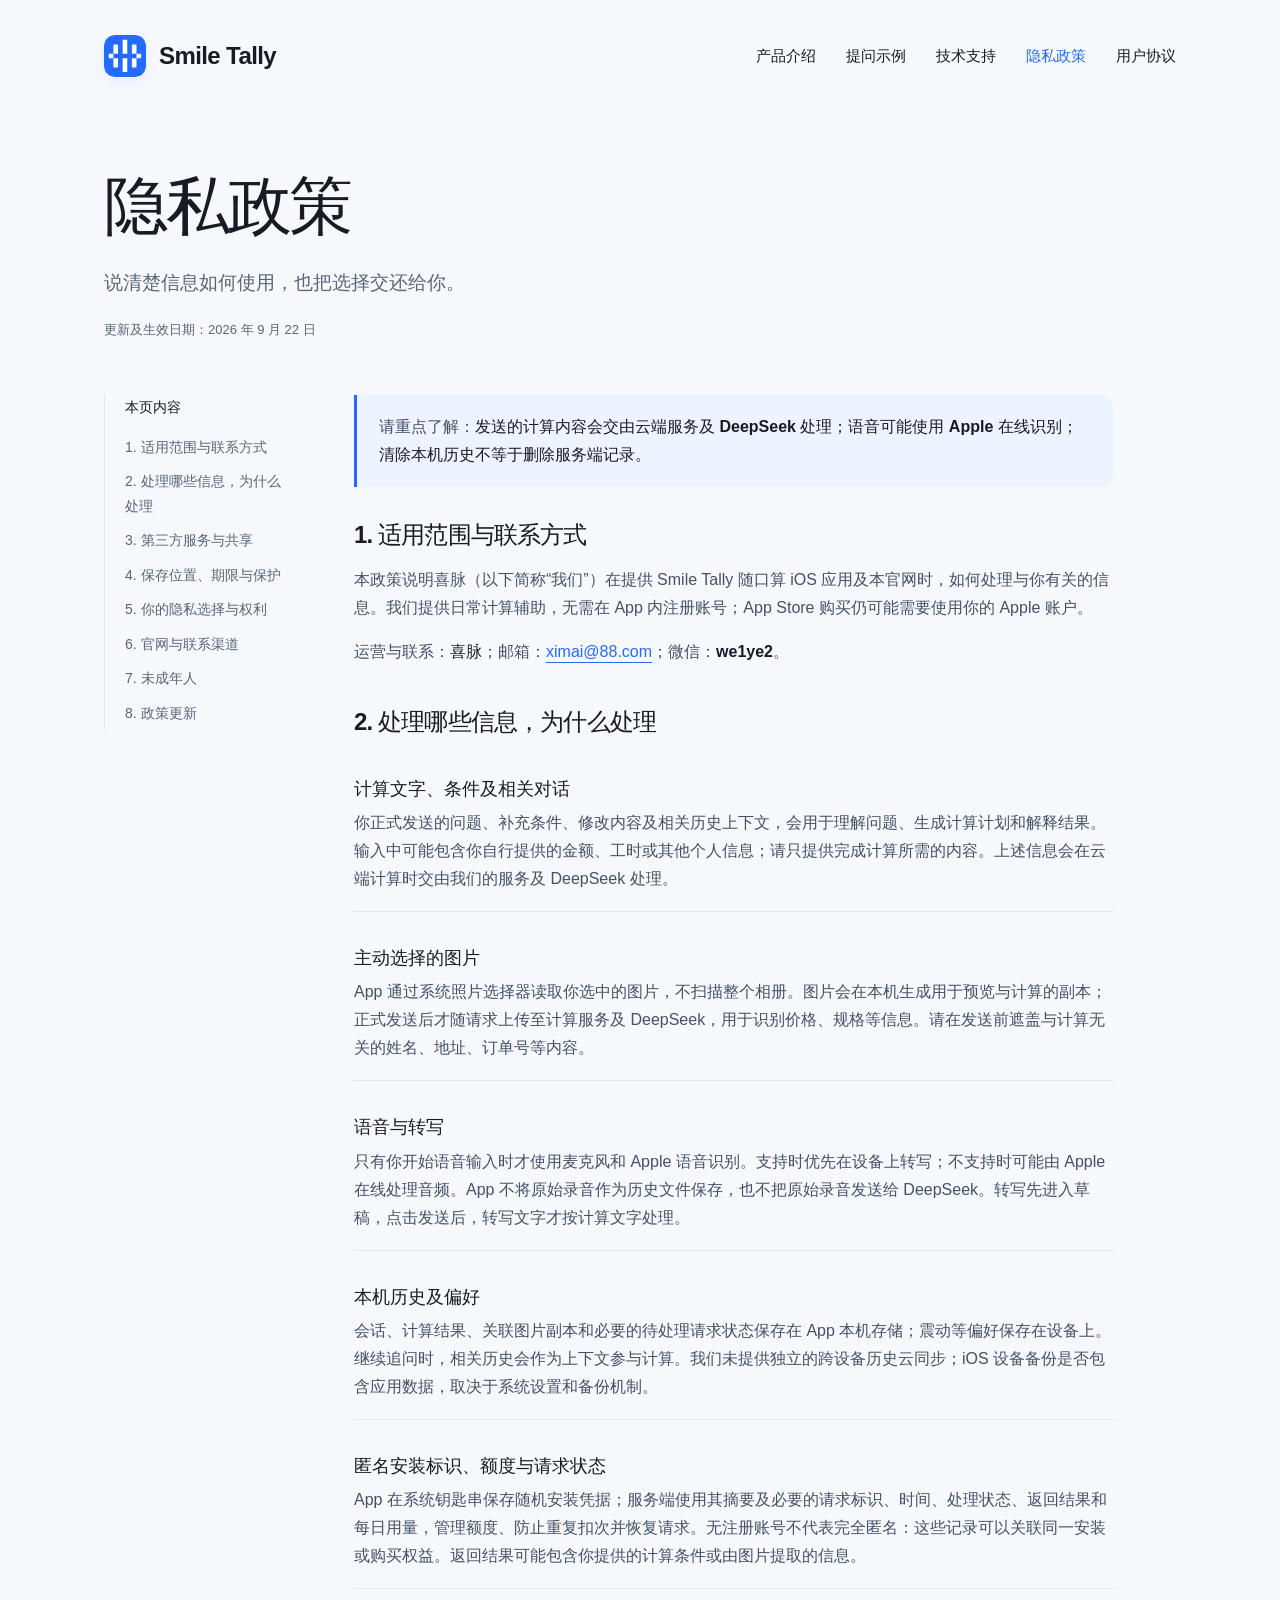
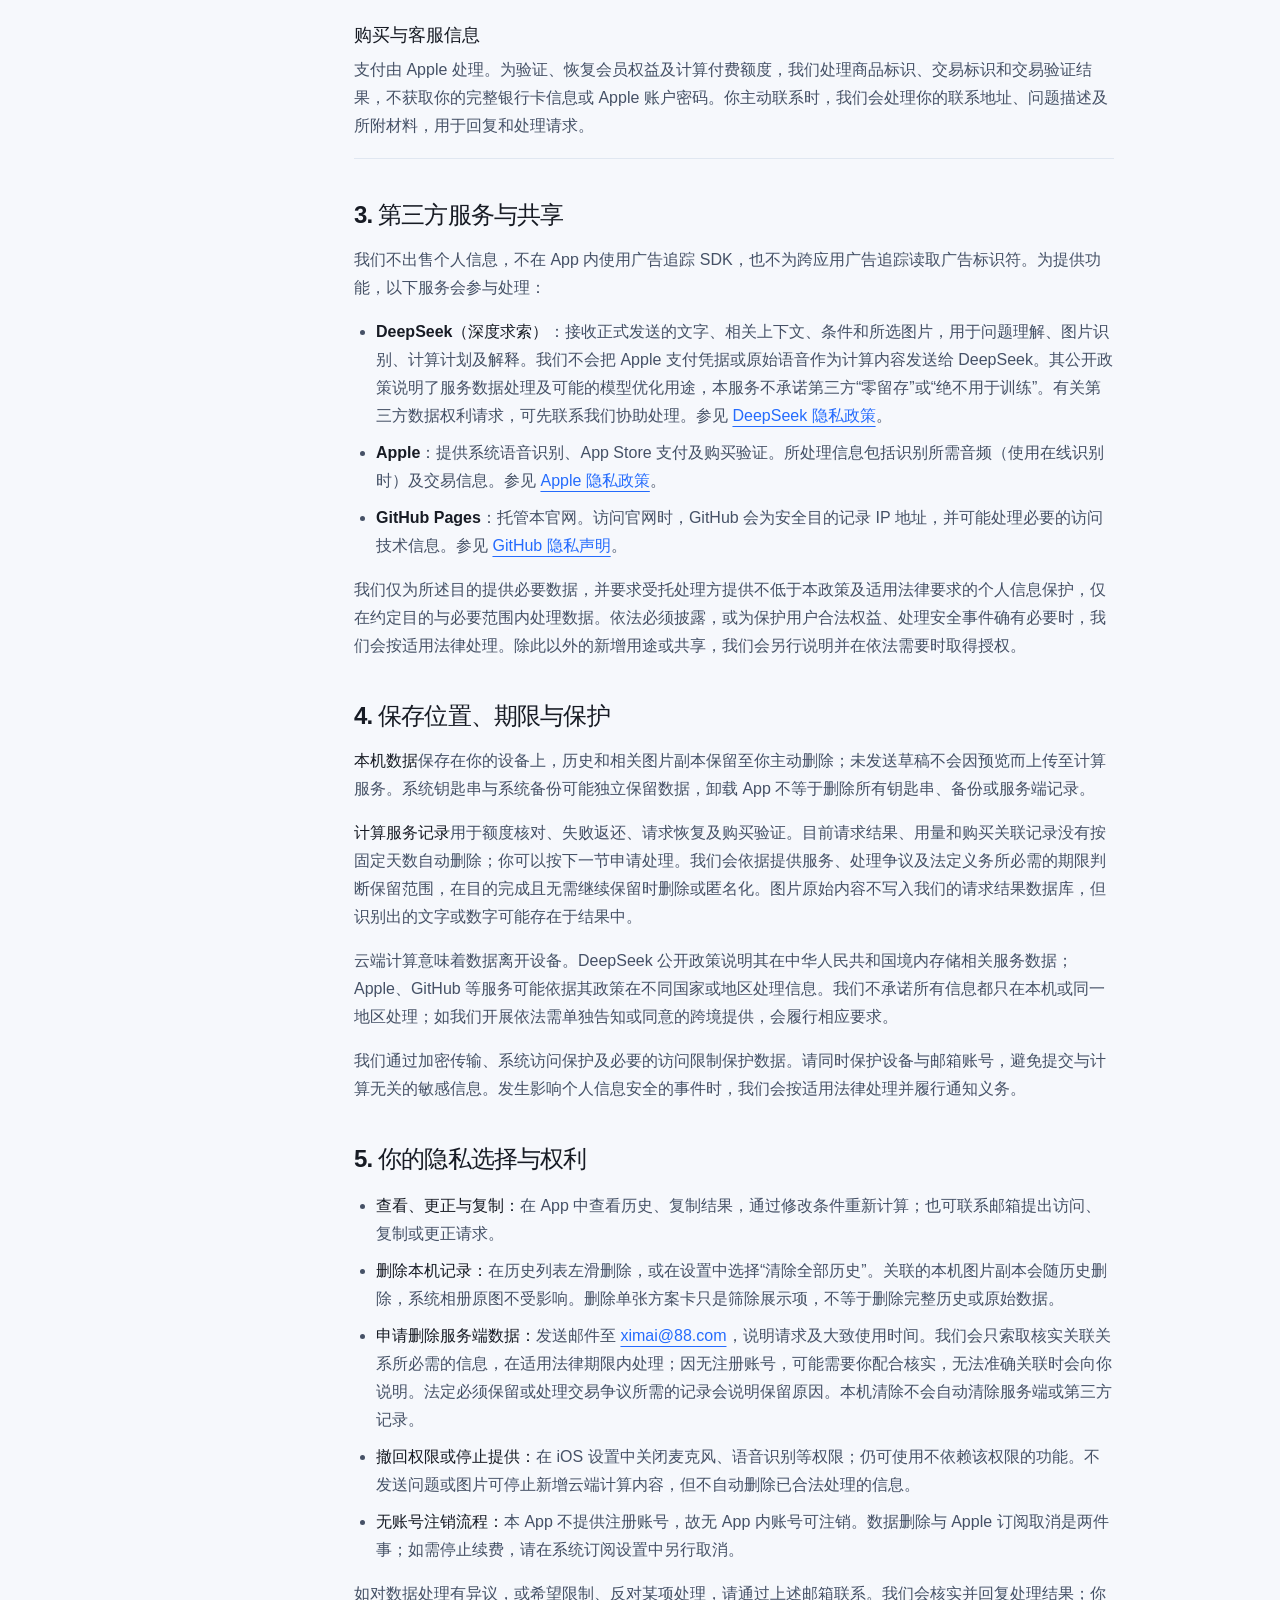
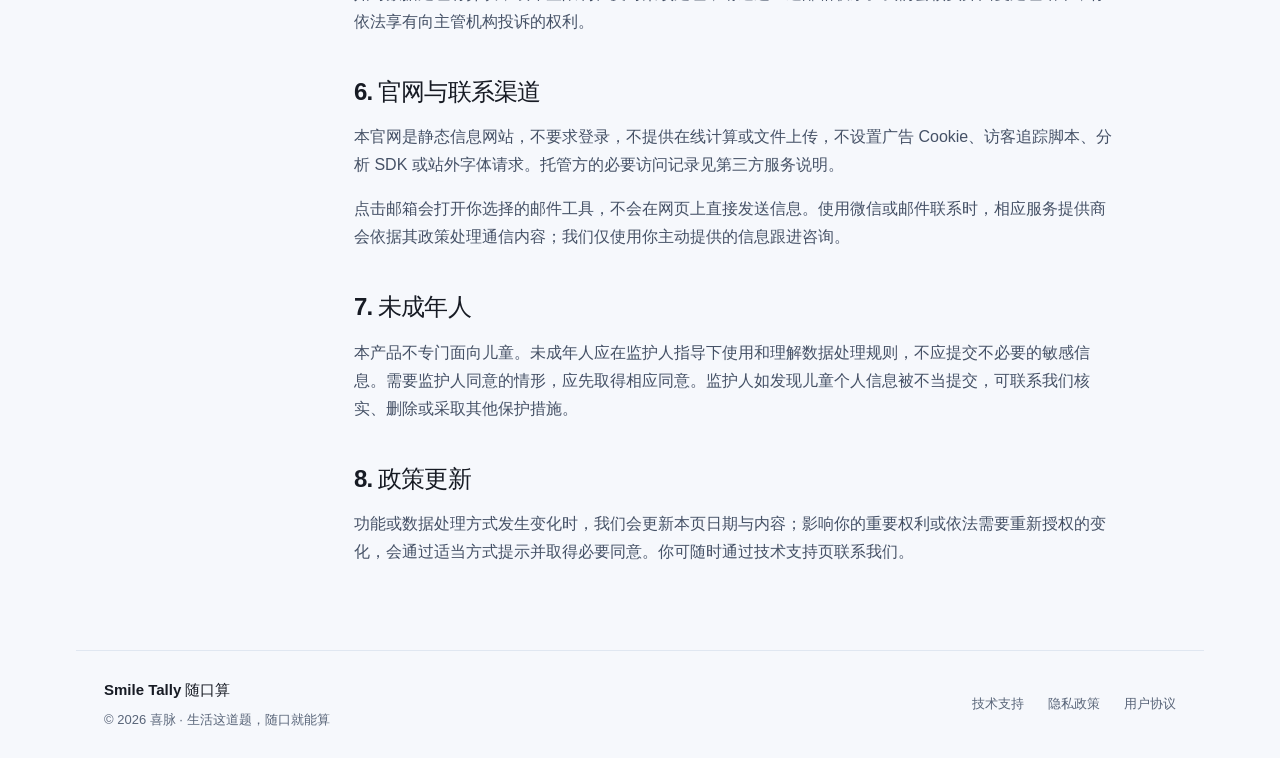
==== commit cfb02bcd: "Show 91 native calculation question and answer examples" ====
--- a/privacy/index.html
+++ b/privacy/index.html
@@ -21,7 +21,7 @@
 <a class="skip" href="#main">跳到正文</a>
 <header class="site-header wrap">
 <a class="brand" href="../" aria-label="Smile Tally 随口算首页"><img src="../assets/logo.svg" width="42" height="42" alt=""><span>Smile Tally</span></a>
-<nav class="site-nav" aria-label="主导航"><a href="../">产品介绍</a><a href="../support/">技术支持</a><a href="../privacy/" aria-current="page">隐私政策</a><a href="../terms/">用户协议</a></nav>
+<nav class="site-nav" aria-label="主导航"><a href="../">产品介绍</a><a href="../scenarios/">提问示例</a><a href="../support/">技术支持</a><a href="../privacy/" aria-current="page">隐私政策</a><a href="../terms/">用户协议</a></nav>
 </header>
 <main id="main" class="wrap"><div class="page-intro"><h1>隐私政策</h1><p>说清楚信息如何使用，也把选择交还给你。</p><p class="updated">更新及生效日期：2026 年 9 月 22 日</p></div><div class="legal-layout"><aside class="toc" aria-label="本页目录"><p>本页内容</p><a href="#scope">1. 适用范围与联系方式</a><a href="#data">2. 处理哪些信息，为什么处理</a><a href="#providers">3. 第三方服务与共享</a><a href="#storage">4. 保存位置、期限与保护</a><a href="#rights">5. 你的隐私选择与权利</a><a href="#website">6. 官网与联系渠道</a><a href="#children">7. 未成年人</a><a href="#changes">8. 政策更新</a></aside><article class="article"><div class="notice"><p>请重点了解：<strong>发送的计算内容会交由云端服务及 DeepSeek 处理；语音可能使用 Apple 在线识别；清除本机历史不等于删除服务端记录。</strong></p></div><section id="scope"><h2>1. 适用范围与联系方式</h2><p>本政策说明喜脉（以下简称“我们”）在提供 Smile Tally 随口算 iOS 应用及本官网时，如何处理与你有关的信息。我们提供日常计算辅助，无需在 App 内注册账号；App Store 购买仍可能需要使用你的 Apple 账户。</p><p>运营与联系：<strong>喜脉</strong>；邮箱：<a href="mailto:ximai@88.com?subject=Smile%20Tally%20%E9%9A%90%E7%A7%81%E8%AF%B7%E6%B1%82">ximai@88.com</a>；微信：<strong>we1ye2</strong>。</p></section><section id="data"><h2>2. 处理哪些信息，为什么处理</h2><div class="data-list"><div class="data-row"><h3>计算文字、条件及相关对话</h3><p>你正式发送的问题、补充条件、修改内容及相关历史上下文，会用于理解问题、生成计算计划和解释结果。输入中可能包含你自行提供的金额、工时或其他个人信息；请只提供完成计算所需的内容。上述信息会在云端计算时交由我们的服务及 DeepSeek 处理。</p></div><div class="data-row"><h3>主动选择的图片</h3><p>App 通过系统照片选择器读取你选中的图片，不扫描整个相册。图片会在本机生成用于预览与计算的副本；正式发送后才随请求上传至计算服务及 DeepSeek，用于识别价格、规格等信息。请在发送前遮盖与计算无关的姓名、地址、订单号等内容。</p></div><div class="data-row"><h3>语音与转写</h3><p>只有你开始语音输入时才使用麦克风和 Apple 语音识别。支持时优先在设备上转写；不支持时可能由 Apple 在线处理音频。App 不将原始录音作为历史文件保存，也不把原始录音发送给 DeepSeek。转写先进入草稿，点击发送后，转写文字才按计算文字处理。</p></div><div class="data-row"><h3>本机历史及偏好</h3><p>会话、计算结果、关联图片副本和必要的待处理请求状态保存在 App 本机存储；震动等偏好保存在设备上。继续追问时，相关历史会作为上下文参与计算。我们未提供独立的跨设备历史云同步；iOS 设备备份是否包含应用数据，取决于系统设置和备份机制。</p></div><div class="data-row"><h3>匿名安装标识、额度与请求状态</h3><p>App 在系统钥匙串保存随机安装凭据；服务端使用其摘要及必要的请求标识、时间、处理状态、返回结果和每日用量，管理额度、防止重复扣次并恢复请求。无注册账号不代表完全匿名：这些记录可以关联同一安装或购买权益。返回结果可能包含你提供的计算条件或由图片提取的信息。</p></div><div class="data-row"><h3>购买与客服信息</h3><p>支付由 Apple 处理。为验证、恢复会员权益及计算付费额度，我们处理商品标识、交易标识和交易验证结果，不获取你的完整银行卡信息或 Apple 账户密码。你主动联系时，我们会处理你的联系地址、问题描述及所附材料，用于回复和处理请求。</p></div></div></section><section id="providers"><h2>3. 第三方服务与共享</h2><p>我们不出售个人信息，不在 App 内使用广告追踪 SDK，也不为跨应用广告追踪读取广告标识符。为提供功能，以下服务会参与处理：</p><ul><li><strong>DeepSeek（深度求索）</strong>：接收正式发送的文字、相关上下文、条件和所选图片，用于问题理解、图片识别、计算计划及解释。我们不会把 Apple 支付凭据或原始语音作为计算内容发送给 DeepSeek。其公开政策说明了服务数据处理及可能的模型优化用途，本服务不承诺第三方“零留存”或“绝不用于训练”。有关第三方数据权利请求，可先联系我们协助处理。参见 <a href="https://cdn.deepseek.com/policies/zh-CN/deepseek-privacy-policy.html">DeepSeek 隐私政策</a>。</li><li><strong>Apple</strong>：提供系统语音识别、App Store 支付及购买验证。所处理信息包括识别所需音频（使用在线识别时）及交易信息。参见 <a href="https://www.apple.com/legal/privacy/szh/">Apple 隐私政策</a>。</li><li><strong>GitHub Pages</strong>：托管本官网。访问官网时，GitHub 会为安全目的记录 IP 地址，并可能处理必要的访问技术信息。参见 <a href="https://docs.github.com/en/site-policy/privacy-policies/github-general-privacy-statement">GitHub 隐私声明</a>。</li></ul><p>我们仅为所述目的提供必要数据，并要求受托处理方提供不低于本政策及适用法律要求的个人信息保护，仅在约定目的与必要范围内处理数据。依法必须披露，或为保护用户合法权益、处理安全事件确有必要时，我们会按适用法律处理。除此以外的新增用途或共享，我们会另行说明并在依法需要时取得授权。</p></section><section id="storage"><h2>4. 保存位置、期限与保护</h2><p><strong>本机数据</strong>保存在你的设备上，历史和相关图片副本保留至你主动删除；未发送草稿不会因预览而上传至计算服务。系统钥匙串与系统备份可能独立保留数据，卸载 App 不等于删除所有钥匙串、备份或服务端记录。</p><p><strong>计算服务记录</strong>用于额度核对、失败返还、请求恢复及购买验证。目前请求结果、用量和购买关联记录没有按固定天数自动删除；你可以按下一节申请处理。我们会依据提供服务、处理争议及法定义务所必需的期限判断保留范围，在目的完成且无需继续保留时删除或匿名化。图片原始内容不写入我们的请求结果数据库，但识别出的文字或数字可能存在于结果中。</p><p>云端计算意味着数据离开设备。DeepSeek 公开政策说明其在中华人民共和国境内存储相关服务数据；Apple、GitHub 等服务可能依据其政策在不同国家或地区处理信息。我们不承诺所有信息都只在本机或同一地区处理；如我们开展依法需单独告知或同意的跨境提供，会履行相应要求。</p><p>我们通过加密传输、系统访问保护及必要的访问限制保护数据。请同时保护设备与邮箱账号，避免提交与计算无关的敏感信息。发生影响个人信息安全的事件时，我们会按适用法律处理并履行通知义务。</p></section><section id="rights"><h2>5. 你的隐私选择与权利</h2><ul><li><strong>查看、更正与复制：</strong>在 App 中查看历史、复制结果，通过修改条件重新计算；也可联系邮箱提出访问、复制或更正请求。</li><li><strong>删除本机记录：</strong>在历史列表左滑删除，或在设置中选择“清除全部历史”。关联的本机图片副本会随历史删除，系统相册原图不受影响。删除单张方案卡只是筛除展示项，不等于删除完整历史或原始数据。</li><li><strong>申请删除服务端数据：</strong>发送邮件至 <a href="mailto:ximai@88.com?subject=Smile%20Tally%20%E6%95%B0%E6%8D%AE%E5%88%A0%E9%99%A4%E8%AF%B7%E6%B1%82">ximai@88.com</a>，说明请求及大致使用时间。我们会只索取核实关联关系所必需的信息，在适用法律期限内处理；因无注册账号，可能需要你配合核实，无法准确关联时会向你说明。法定必须保留或处理交易争议所需的记录会说明保留原因。本机清除不会自动清除服务端或第三方记录。</li><li><strong>撤回权限或停止提供：</strong>在 iOS 设置中关闭麦克风、语音识别等权限；仍可使用不依赖该权限的功能。不发送问题或图片可停止新增云端计算内容，但不自动删除已合法处理的信息。</li><li><strong>无账号注销流程：</strong>本 App 不提供注册账号，故无 App 内账号可注销。数据删除与 Apple 订阅取消是两件事；如需停止续费，请在系统订阅设置中另行取消。</li></ul><p>如对数据处理有异议，或希望限制、反对某项处理，请通过上述邮箱联系。我们会核实并回复处理结果；你依法享有向主管机构投诉的权利。</p></section><section id="website"><h2>6. 官网与联系渠道</h2><p>本官网是静态信息网站，不要求登录，不提供在线计算或文件上传，不设置广告 Cookie、访客追踪脚本、分析 SDK 或站外字体请求。托管方的必要访问记录见第三方服务说明。</p><p>点击邮箱会打开你选择的邮件工具，不会在网页上直接发送信息。使用微信或邮件联系时，相应服务提供商会依据其政策处理通信内容；我们仅使用你主动提供的信息跟进咨询。</p></section><section id="children"><h2>7. 未成年人</h2><p>本产品不专门面向儿童。未成年人应在监护人指导下使用和理解数据处理规则，不应提交不必要的敏感信息。需要监护人同意的情形，应先取得相应同意。监护人如发现儿童个人信息被不当提交，可联系我们核实、删除或采取其他保护措施。</p></section><section id="changes"><h2>8. 政策更新</h2><p>功能或数据处理方式发生变化时，我们会更新本页日期与内容；影响你的重要权利或依法需要重新授权的变化，会通过适当方式提示并取得必要同意。你可随时通过技术支持页联系我们。</p></section></article></div></main>
 <footer class="site-footer wrap"><div><div class="footer-brand">Smile Tally 随口算</div><div>© 2026 喜脉 · 生活这道题，随口就能算</div></div><nav class="footer-nav" aria-label="页脚导航"><a href="../support/">技术支持</a><a href="../privacy/">隐私政策</a><a href="../terms/">用户协议</a></nav></footer>
--- a/assets/style.css
+++ b/assets/style.css
@@ -4,3 +4,5 @@
 @media(max-width:850px){.site-nav{gap:18px}.hero{gap:30px}.hero h1{font-size:48px}.hero-copy>p{font-size:18px}.chat{min-height:465px}.chat-body{padding:24px 18px}.question{font-size:15px;max-width:100%}.answer{padding:16px}.legal-layout{grid-template-columns:155px minmax(0,1fr);gap:32px}.feature{padding:0 16px}.feature h3{font-size:19px}.feature p{font-size:14px}.site-footer{align-items:flex-start}.footer-nav{gap:14px}}
 @media(max-width:650px){.wrap{padding-left:22px;padding-right:22px}.site-header{align-items:flex-start;flex-direction:column;justify-content:center;gap:12px;padding-top:22px;padding-bottom:18px}.brand{font-size:22px}.brand img{width:36px;height:36px}.site-nav{width:100%;justify-content:space-between;gap:8px;font-size:14px}.site-nav a{padding:8px 0}.hero{grid-template-columns:1fr;gap:34px;padding-top:32px;padding-bottom:30px}.hero h1{font-size:clamp(39px,10.7vw,58px);margin-bottom:20px}.hero-copy>p{font-size:17px;line-height:1.9}.actions{margin-top:26px;gap:24px}.button{min-height:50px;padding:11px 23px;font-size:15px}.chat{min-height:385px;max-width:440px;margin:auto}.chat-title{padding:19px}.chat-body{padding:23px}.question{max-width:90%;font-size:16px;margin-bottom:22px}.answer strong{font-size:32px}.answer p{font-size:18px}.demo-input{margin-top:10px}.features{grid-template-columns:1fr;padding:6px 0 28px}.feature{display:grid;grid-template-columns:52px 1fr;column-gap:18px;text-align:left;padding:24px 0}.feature+.feature{border-left:0;border-top:1px solid var(--line)}.feature-icon{grid-row:1/3;width:50px;height:50px;margin:0;align-self:center}.feature h3{font-size:20px;margin:0 0 5px}.feature p{font-size:15px}.help-band{align-items:flex-start;flex-direction:column;gap:15px;padding:26px 24px;margin-bottom:28px}.help-band h2{font-size:21px}.site-footer{flex-direction:column;gap:16px}.footer-nav{gap:22px;font-size:13px}.page-intro{padding:36px 0 22px}.page-intro h1{font-size:40px}.page-intro>p{font-size:17px}.support-top{grid-template-columns:1fr;gap:24px}.contact-card{padding:24px}.legal-layout{grid-template-columns:1fr;gap:30px;padding-bottom:45px}.toc{position:static;display:flex;flex-wrap:wrap;gap:5px 20px;font-size:13px}.toc p{width:100%;margin-bottom:0}.toc a{padding:2px 0}.article h2{font-size:22px}.article{font-size:15px;line-height:1.9}.faq summary{font-size:17px}.faq details p{font-size:15px}.notice{padding:16px 18px}}
 @media(prefers-reduced-motion:reduce){html{scroll-behavior:auto}.button{transition:none}.button:hover{transform:none}}
+
+.gallery-kicker{font-size:14px!important;color:var(--blue)!important;font-weight:650}.gallery-intro{max-width:900px}.gallery-intro h1{font-size:clamp(38px,5vw,60px)}.gallery-note{font-size:15px!important;line-height:1.9}.gallery-categories{display:flex;gap:10px;flex-wrap:wrap;margin:0 0 42px}.gallery-categories a{padding:10px 14px;border:1px solid var(--line);border-radius:99px;background:white;font-size:14px}.gallery-categories span{color:var(--muted);margin-left:5px}.gallery-section{margin-bottom:64px;scroll-margin-top:24px}.gallery-section>h2{font-size:28px}.gallery-section>h2 span{font-size:14px;color:var(--muted);font-weight:400;margin-left:12px}.gallery-grid{display:grid;grid-template-columns:repeat(3,minmax(0,1fr));gap:24px;align-items:start}.gallery-card{min-width:0;background:white;border:1px solid var(--line);border-radius:24px;padding:20px;overflow:hidden}.gallery-card h3{font-size:21px;margin:0 0 16px;line-height:1.5}.gallery-question{font-size:15px;line-height:1.8;margin:0 0 16px;overflow-wrap:anywhere}.gallery-question span{display:block;font-size:12px;color:var(--muted);margin-bottom:6px}.gallery-answer{font-size:16px;font-weight:650;white-space:pre-line;color:var(--blue);margin-bottom:18px;overflow-wrap:anywhere}.gallery-image{display:block}.gallery-image img,.gallery-detail img{display:block;width:100%;height:auto;border-radius:16px;border:1px solid var(--line)}.gallery-detail{border-top:1px solid var(--line);padding-top:14px;margin-top:14px;font-size:14px}.gallery-detail summary{cursor:pointer;color:var(--blue);padding:4px 0}.gallery-detail pre{font:inherit;white-space:pre-wrap;overflow-wrap:anywhere;line-height:1.8;color:var(--muted);margin-top:12px}.gallery-detail img{margin-top:14px}.home-gallery{padding:36px 0 44px}.home-gallery h2{font-size:32px;margin-bottom:12px}.home-gallery p{color:var(--muted)}.home-native-shot{display:block;width:100%;max-width:320px;height:auto;margin:auto;border-radius:30px;box-shadow:0 22px 54px #223d6717}.home-shot-link{display:block}.home-gallery .button{margin-top:12px}@media(max-width:1000px){.gallery-grid{grid-template-columns:repeat(2,minmax(0,1fr))}}@media(max-width:650px){.gallery-grid{grid-template-columns:1fr;gap:22px}.gallery-card{padding:20px}.gallery-section>h2{font-size:24px}.gallery-categories{gap:8px;margin-bottom:30px}.gallery-categories a{font-size:13px;padding:9px 12px}.gallery-card h3{font-size:22px}.home-gallery h2{font-size:28px}.home-native-shot{max-width:290px}}
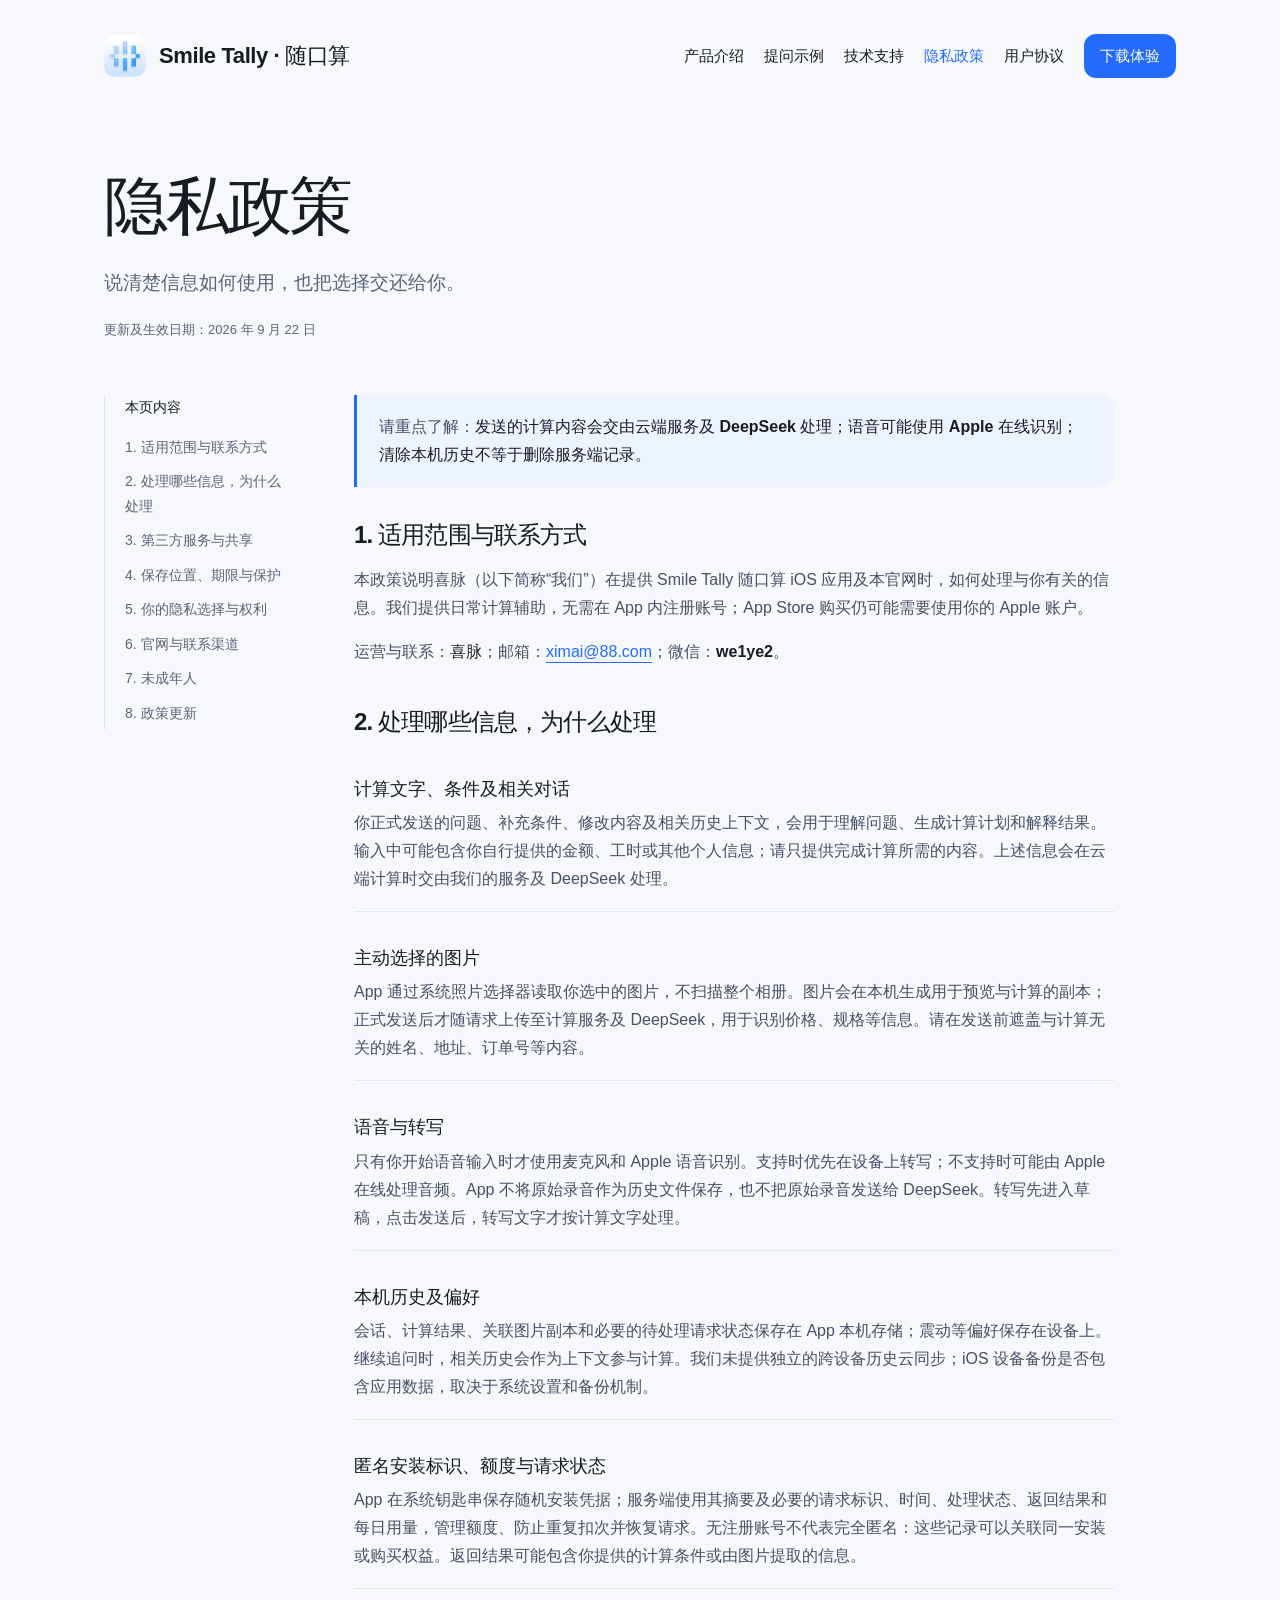
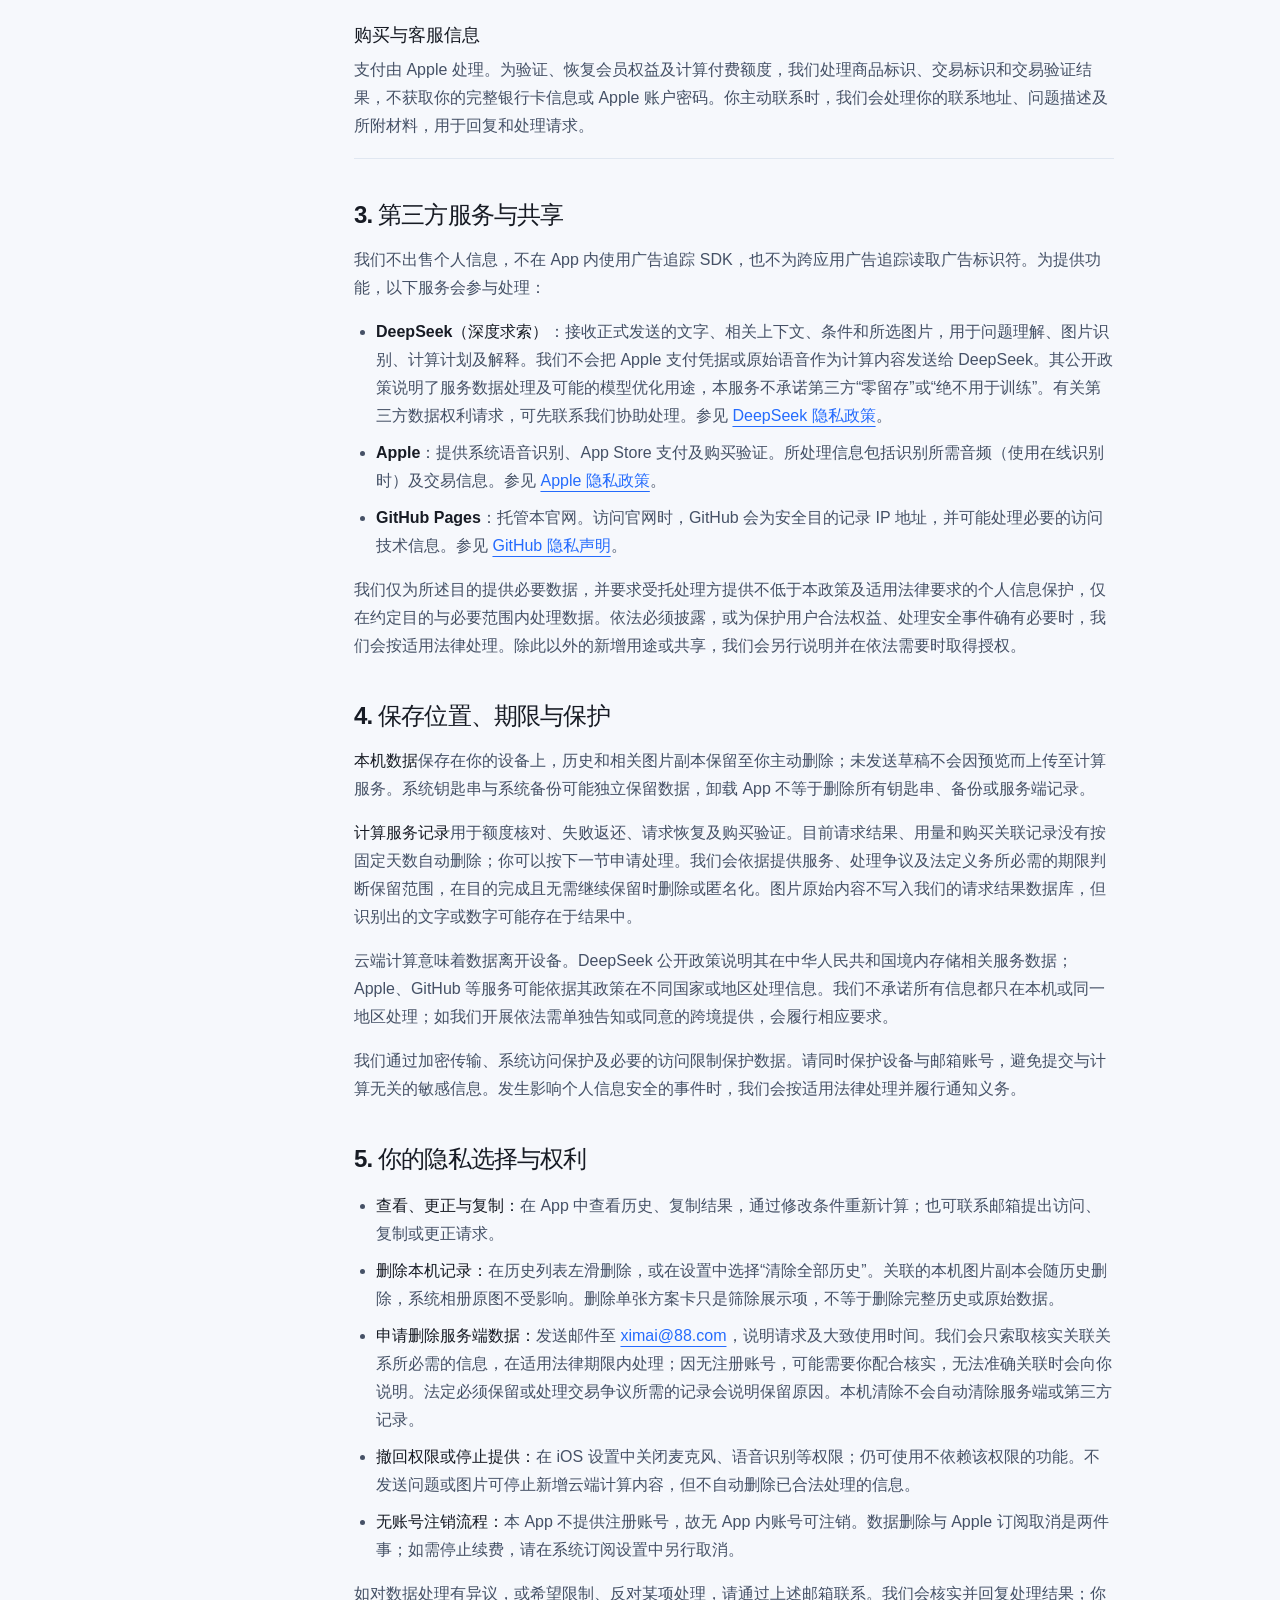
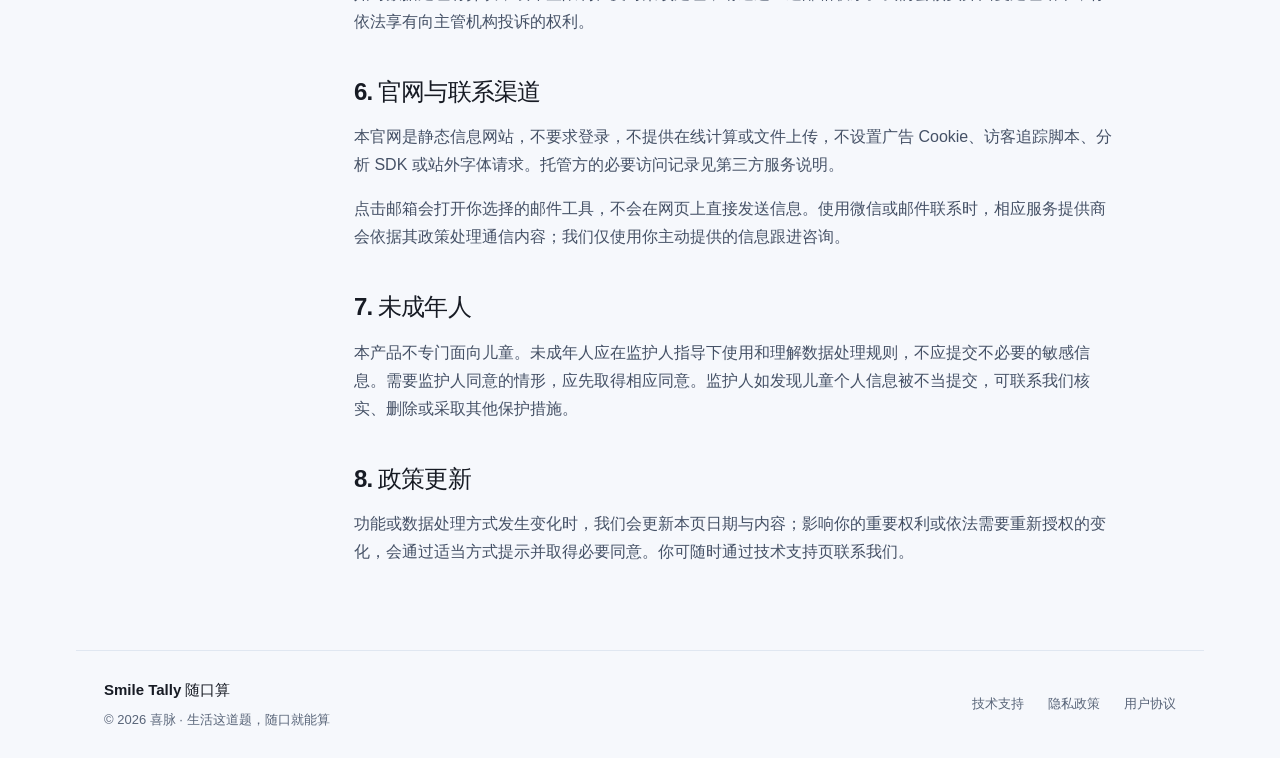
==== commit e7251753: "Update brand, download link and scenario hero artwork" ====
--- a/privacy/index.html
+++ b/privacy/index.html
@@ -14,14 +14,14 @@
 <meta property="og:url" content="https://tanhuoo.github.io/SmileTally/privacy/">
 <title>隐私政策 · Smile Tally 随口算</title>
 <link rel="canonical" href="https://tanhuoo.github.io/SmileTally/privacy/">
-<link rel="icon" type="image/svg+xml" href="../assets/logo.svg">
+<link rel="icon" type="image/png" href="../assets/logo.png">
 <link rel="stylesheet" href="../assets/style.css">
 </head>
 <body>
 <a class="skip" href="#main">跳到正文</a>
 <header class="site-header wrap">
-<a class="brand" href="../" aria-label="Smile Tally 随口算首页"><img src="../assets/logo.svg" width="42" height="42" alt=""><span>Smile Tally</span></a>
-<nav class="site-nav" aria-label="主导航"><a href="../">产品介绍</a><a href="../scenarios/">提问示例</a><a href="../support/">技术支持</a><a href="../privacy/" aria-current="page">隐私政策</a><a href="../terms/">用户协议</a></nav>
+<a class="brand" href="../" aria-label="Smile Tally 随口算首页"><img src="../assets/logo.png" width="42" height="42" alt=""><span>Smile Tally · 随口算</span></a>
+<nav class="site-nav" aria-label="主导航"><a href="../">产品介绍</a><a href="../scenarios/">提问示例</a><a href="../support/">技术支持</a><a href="../privacy/" aria-current="page">隐私政策</a><a href="../terms/">用户协议</a><a class="nav-download" href="https://apps.apple.com/cn/app/smile-tally-%E9%9A%8F%E5%8F%A3%E7%AE%97-%E7%94%9F%E6%B4%BB%E8%AE%A1%E7%AE%97%E5%99%A8-%E5%95%86%E5%93%81%E6%AF%94%E4%BB%B7%E5%AF%B9%E6%AF%94/id6814696933">下载体验</a></nav>
 </header>
 <main id="main" class="wrap"><div class="page-intro"><h1>隐私政策</h1><p>说清楚信息如何使用，也把选择交还给你。</p><p class="updated">更新及生效日期：2026 年 9 月 22 日</p></div><div class="legal-layout"><aside class="toc" aria-label="本页目录"><p>本页内容</p><a href="#scope">1. 适用范围与联系方式</a><a href="#data">2. 处理哪些信息，为什么处理</a><a href="#providers">3. 第三方服务与共享</a><a href="#storage">4. 保存位置、期限与保护</a><a href="#rights">5. 你的隐私选择与权利</a><a href="#website">6. 官网与联系渠道</a><a href="#children">7. 未成年人</a><a href="#changes">8. 政策更新</a></aside><article class="article"><div class="notice"><p>请重点了解：<strong>发送的计算内容会交由云端服务及 DeepSeek 处理；语音可能使用 Apple 在线识别；清除本机历史不等于删除服务端记录。</strong></p></div><section id="scope"><h2>1. 适用范围与联系方式</h2><p>本政策说明喜脉（以下简称“我们”）在提供 Smile Tally 随口算 iOS 应用及本官网时，如何处理与你有关的信息。我们提供日常计算辅助，无需在 App 内注册账号；App Store 购买仍可能需要使用你的 Apple 账户。</p><p>运营与联系：<strong>喜脉</strong>；邮箱：<a href="mailto:ximai@88.com?subject=Smile%20Tally%20%E9%9A%90%E7%A7%81%E8%AF%B7%E6%B1%82">ximai@88.com</a>；微信：<strong>we1ye2</strong>。</p></section><section id="data"><h2>2. 处理哪些信息，为什么处理</h2><div class="data-list"><div class="data-row"><h3>计算文字、条件及相关对话</h3><p>你正式发送的问题、补充条件、修改内容及相关历史上下文，会用于理解问题、生成计算计划和解释结果。输入中可能包含你自行提供的金额、工时或其他个人信息；请只提供完成计算所需的内容。上述信息会在云端计算时交由我们的服务及 DeepSeek 处理。</p></div><div class="data-row"><h3>主动选择的图片</h3><p>App 通过系统照片选择器读取你选中的图片，不扫描整个相册。图片会在本机生成用于预览与计算的副本；正式发送后才随请求上传至计算服务及 DeepSeek，用于识别价格、规格等信息。请在发送前遮盖与计算无关的姓名、地址、订单号等内容。</p></div><div class="data-row"><h3>语音与转写</h3><p>只有你开始语音输入时才使用麦克风和 Apple 语音识别。支持时优先在设备上转写；不支持时可能由 Apple 在线处理音频。App 不将原始录音作为历史文件保存，也不把原始录音发送给 DeepSeek。转写先进入草稿，点击发送后，转写文字才按计算文字处理。</p></div><div class="data-row"><h3>本机历史及偏好</h3><p>会话、计算结果、关联图片副本和必要的待处理请求状态保存在 App 本机存储；震动等偏好保存在设备上。继续追问时，相关历史会作为上下文参与计算。我们未提供独立的跨设备历史云同步；iOS 设备备份是否包含应用数据，取决于系统设置和备份机制。</p></div><div class="data-row"><h3>匿名安装标识、额度与请求状态</h3><p>App 在系统钥匙串保存随机安装凭据；服务端使用其摘要及必要的请求标识、时间、处理状态、返回结果和每日用量，管理额度、防止重复扣次并恢复请求。无注册账号不代表完全匿名：这些记录可以关联同一安装或购买权益。返回结果可能包含你提供的计算条件或由图片提取的信息。</p></div><div class="data-row"><h3>购买与客服信息</h3><p>支付由 Apple 处理。为验证、恢复会员权益及计算付费额度，我们处理商品标识、交易标识和交易验证结果，不获取你的完整银行卡信息或 Apple 账户密码。你主动联系时，我们会处理你的联系地址、问题描述及所附材料，用于回复和处理请求。</p></div></div></section><section id="providers"><h2>3. 第三方服务与共享</h2><p>我们不出售个人信息，不在 App 内使用广告追踪 SDK，也不为跨应用广告追踪读取广告标识符。为提供功能，以下服务会参与处理：</p><ul><li><strong>DeepSeek（深度求索）</strong>：接收正式发送的文字、相关上下文、条件和所选图片，用于问题理解、图片识别、计算计划及解释。我们不会把 Apple 支付凭据或原始语音作为计算内容发送给 DeepSeek。其公开政策说明了服务数据处理及可能的模型优化用途，本服务不承诺第三方“零留存”或“绝不用于训练”。有关第三方数据权利请求，可先联系我们协助处理。参见 <a href="https://cdn.deepseek.com/policies/zh-CN/deepseek-privacy-policy.html">DeepSeek 隐私政策</a>。</li><li><strong>Apple</strong>：提供系统语音识别、App Store 支付及购买验证。所处理信息包括识别所需音频（使用在线识别时）及交易信息。参见 <a href="https://www.apple.com/legal/privacy/szh/">Apple 隐私政策</a>。</li><li><strong>GitHub Pages</strong>：托管本官网。访问官网时，GitHub 会为安全目的记录 IP 地址，并可能处理必要的访问技术信息。参见 <a href="https://docs.github.com/en/site-policy/privacy-policies/github-general-privacy-statement">GitHub 隐私声明</a>。</li></ul><p>我们仅为所述目的提供必要数据，并要求受托处理方提供不低于本政策及适用法律要求的个人信息保护，仅在约定目的与必要范围内处理数据。依法必须披露，或为保护用户合法权益、处理安全事件确有必要时，我们会按适用法律处理。除此以外的新增用途或共享，我们会另行说明并在依法需要时取得授权。</p></section><section id="storage"><h2>4. 保存位置、期限与保护</h2><p><strong>本机数据</strong>保存在你的设备上，历史和相关图片副本保留至你主动删除；未发送草稿不会因预览而上传至计算服务。系统钥匙串与系统备份可能独立保留数据，卸载 App 不等于删除所有钥匙串、备份或服务端记录。</p><p><strong>计算服务记录</strong>用于额度核对、失败返还、请求恢复及购买验证。目前请求结果、用量和购买关联记录没有按固定天数自动删除；你可以按下一节申请处理。我们会依据提供服务、处理争议及法定义务所必需的期限判断保留范围，在目的完成且无需继续保留时删除或匿名化。图片原始内容不写入我们的请求结果数据库，但识别出的文字或数字可能存在于结果中。</p><p>云端计算意味着数据离开设备。DeepSeek 公开政策说明其在中华人民共和国境内存储相关服务数据；Apple、GitHub 等服务可能依据其政策在不同国家或地区处理信息。我们不承诺所有信息都只在本机或同一地区处理；如我们开展依法需单独告知或同意的跨境提供，会履行相应要求。</p><p>我们通过加密传输、系统访问保护及必要的访问限制保护数据。请同时保护设备与邮箱账号，避免提交与计算无关的敏感信息。发生影响个人信息安全的事件时，我们会按适用法律处理并履行通知义务。</p></section><section id="rights"><h2>5. 你的隐私选择与权利</h2><ul><li><strong>查看、更正与复制：</strong>在 App 中查看历史、复制结果，通过修改条件重新计算；也可联系邮箱提出访问、复制或更正请求。</li><li><strong>删除本机记录：</strong>在历史列表左滑删除，或在设置中选择“清除全部历史”。关联的本机图片副本会随历史删除，系统相册原图不受影响。删除单张方案卡只是筛除展示项，不等于删除完整历史或原始数据。</li><li><strong>申请删除服务端数据：</strong>发送邮件至 <a href="mailto:ximai@88.com?subject=Smile%20Tally%20%E6%95%B0%E6%8D%AE%E5%88%A0%E9%99%A4%E8%AF%B7%E6%B1%82">ximai@88.com</a>，说明请求及大致使用时间。我们会只索取核实关联关系所必需的信息，在适用法律期限内处理；因无注册账号，可能需要你配合核实，无法准确关联时会向你说明。法定必须保留或处理交易争议所需的记录会说明保留原因。本机清除不会自动清除服务端或第三方记录。</li><li><strong>撤回权限或停止提供：</strong>在 iOS 设置中关闭麦克风、语音识别等权限；仍可使用不依赖该权限的功能。不发送问题或图片可停止新增云端计算内容，但不自动删除已合法处理的信息。</li><li><strong>无账号注销流程：</strong>本 App 不提供注册账号，故无 App 内账号可注销。数据删除与 Apple 订阅取消是两件事；如需停止续费，请在系统订阅设置中另行取消。</li></ul><p>如对数据处理有异议，或希望限制、反对某项处理，请通过上述邮箱联系。我们会核实并回复处理结果；你依法享有向主管机构投诉的权利。</p></section><section id="website"><h2>6. 官网与联系渠道</h2><p>本官网是静态信息网站，不要求登录，不提供在线计算或文件上传，不设置广告 Cookie、访客追踪脚本、分析 SDK 或站外字体请求。托管方的必要访问记录见第三方服务说明。</p><p>点击邮箱会打开你选择的邮件工具，不会在网页上直接发送信息。使用微信或邮件联系时，相应服务提供商会依据其政策处理通信内容；我们仅使用你主动提供的信息跟进咨询。</p></section><section id="children"><h2>7. 未成年人</h2><p>本产品不专门面向儿童。未成年人应在监护人指导下使用和理解数据处理规则，不应提交不必要的敏感信息。需要监护人同意的情形，应先取得相应同意。监护人如发现儿童个人信息被不当提交，可联系我们核实、删除或采取其他保护措施。</p></section><section id="changes"><h2>8. 政策更新</h2><p>功能或数据处理方式发生变化时，我们会更新本页日期与内容；影响你的重要权利或依法需要重新授权的变化，会通过适当方式提示并取得必要同意。你可随时通过技术支持页联系我们。</p></section></article></div></main>
 <footer class="site-footer wrap"><div><div class="footer-brand">Smile Tally 随口算</div><div>© 2026 喜脉 · 生活这道题，随口就能算</div></div><nav class="footer-nav" aria-label="页脚导航"><a href="../support/">技术支持</a><a href="../privacy/">隐私政策</a><a href="../terms/">用户协议</a></nav></footer>
--- a/assets/style.css
+++ b/assets/style.css
@@ -6,3 +6,7 @@
 @media(prefers-reduced-motion:reduce){html{scroll-behavior:auto}.button{transition:none}.button:hover{transform:none}}
 
 .gallery-kicker{font-size:14px!important;color:var(--blue)!important;font-weight:650}.gallery-intro{max-width:900px}.gallery-intro h1{font-size:clamp(38px,5vw,60px)}.gallery-note{font-size:15px!important;line-height:1.9}.gallery-categories{display:flex;gap:10px;flex-wrap:wrap;margin:0 0 42px}.gallery-categories a{padding:10px 14px;border:1px solid var(--line);border-radius:99px;background:white;font-size:14px}.gallery-categories span{color:var(--muted);margin-left:5px}.gallery-section{margin-bottom:64px;scroll-margin-top:24px}.gallery-section>h2{font-size:28px}.gallery-section>h2 span{font-size:14px;color:var(--muted);font-weight:400;margin-left:12px}.gallery-grid{display:grid;grid-template-columns:repeat(3,minmax(0,1fr));gap:24px;align-items:start}.gallery-card{min-width:0;background:white;border:1px solid var(--line);border-radius:24px;padding:20px;overflow:hidden}.gallery-card h3{font-size:21px;margin:0 0 16px;line-height:1.5}.gallery-question{font-size:15px;line-height:1.8;margin:0 0 16px;overflow-wrap:anywhere}.gallery-question span{display:block;font-size:12px;color:var(--muted);margin-bottom:6px}.gallery-answer{font-size:16px;font-weight:650;white-space:pre-line;color:var(--blue);margin-bottom:18px;overflow-wrap:anywhere}.gallery-image{display:block}.gallery-image img,.gallery-detail img{display:block;width:100%;height:auto;border-radius:16px;border:1px solid var(--line)}.gallery-detail{border-top:1px solid var(--line);padding-top:14px;margin-top:14px;font-size:14px}.gallery-detail summary{cursor:pointer;color:var(--blue);padding:4px 0}.gallery-detail pre{font:inherit;white-space:pre-wrap;overflow-wrap:anywhere;line-height:1.8;color:var(--muted);margin-top:12px}.gallery-detail img{margin-top:14px}.home-gallery{padding:36px 0 44px}.home-gallery h2{font-size:32px;margin-bottom:12px}.home-gallery p{color:var(--muted)}.home-native-shot{display:block;width:100%;max-width:320px;height:auto;margin:auto;border-radius:30px;box-shadow:0 22px 54px #223d6717}.home-shot-link{display:block}.home-gallery .button{margin-top:12px}@media(max-width:1000px){.gallery-grid{grid-template-columns:repeat(2,minmax(0,1fr))}}@media(max-width:650px){.gallery-grid{grid-template-columns:1fr;gap:22px}.gallery-card{padding:20px}.gallery-section>h2{font-size:24px}.gallery-categories{gap:8px;margin-bottom:30px}.gallery-categories a{font-size:13px;padding:9px 12px}.gallery-card h3{font-size:22px}.home-gallery h2{font-size:28px}.home-native-shot{max-width:290px}}
+
+.gallery-grid{--gallery-columns:3}.gallery-grid.is-masonry{display:block;position:relative}.gallery-grid.is-masonry>.gallery-card{position:absolute;box-sizing:border-box}@media(max-width:1000px){.gallery-grid{--gallery-columns:2}}@media(max-width:650px){.gallery-grid{--gallery-columns:1}}
+.gallery-toolbar{display:flex;align-items:center;justify-content:space-between;gap:24px;padding:24px 28px;margin:0 0 28px;background:#fff;border:1px solid var(--line);border-radius:24px}.gallery-toolbar-title{display:flex;align-items:center;flex-wrap:wrap;gap:12px 18px}.gallery-toolbar h2{font-size:28px;margin:0}.gallery-toolbar-title>span{font-size:14px;color:var(--muted)}.gallery-switch{display:flex;align-items:center;gap:12px;position:relative;cursor:pointer;white-space:nowrap;font-size:15px}.gallery-switch input{position:absolute;inset:0;opacity:0;cursor:pointer;width:100%;height:100%;margin:0}.gallery-switch-track{width:46px;height:28px;border-radius:99px;background:#bcc6d5;position:relative;pointer-events:none}.gallery-switch-track::after{content:"";position:absolute;width:22px;height:22px;left:3px;top:3px;border-radius:50%;background:white;box-shadow:0 1px 4px #0002;transition:transform .15s}.gallery-switch input:checked+.gallery-switch-track{background:var(--blue)}.gallery-switch input:checked+.gallery-switch-track::after{transform:translateX(18px)}.gallery-switch input:focus-visible+.gallery-switch-track{outline:3px solid var(--blue);outline-offset:4px}.gallery-switch input:disabled+.gallery-switch-track{opacity:.5}.gallery-grid[hidden],.gallery-section[hidden],.gallery-categories[hidden]{display:none}.gallery-all{margin-bottom:64px}@media(max-width:650px){.gallery-toolbar{padding:20px;gap:16px;align-items:flex-start}.gallery-toolbar-title{gap:8px 12px}.gallery-toolbar h2{font-size:24px;width:100%}.gallery-toolbar-title>span{font-size:12px}.gallery-switch{gap:8px;font-size:14px;padding-top:4px}}@media(prefers-reduced-motion:reduce){.gallery-switch-track::after{transition:none}}
+.site-header{flex-wrap:wrap;gap:16px 24px;padding-top:20px;padding-bottom:20px}.brand{font-size:22px;letter-spacing:-.4px}.site-nav{align-items:center;flex-wrap:wrap;gap:20px}.site-nav .nav-download{padding:9px 16px;border-radius:12px;background:var(--blue);color:white;white-space:nowrap}.site-nav .nav-download:hover{background:#1353d5;text-decoration:none}.gallery-intro{max-width:none;display:grid;grid-template-columns:minmax(0,1.35fr) minmax(0,1fr);gap:32px;align-items:center;padding-top:30px;padding-bottom:30px}.gallery-intro-copy>p{font-size:21px;color:var(--muted)}.gallery-intro h1{font-size:clamp(38px,4.1vw,60px)}.gallery-hero-phone{width:100%;height:auto;max-height:510px;object-fit:contain;justify-self:end}.brand img{box-shadow:none}@media(max-width:1000px){.site-nav{gap:14px;font-size:14px}.gallery-intro{gap:20px}.gallery-intro h1{font-size:42px}.gallery-intro-copy>p{font-size:18px}}@media(max-width:650px){.site-nav{justify-content:flex-start;gap:6px 16px;font-size:13px}.site-nav .nav-download{padding:7px 12px}.gallery-intro{grid-template-columns:1fr;padding-top:28px;gap:4px}.gallery-intro h1{font-size:40px}.gallery-hero-phone{max-width:300px;max-height:370px;justify-self:center}.gallery-intro-copy>p{font-size:17px}.brand{font-size:21px}.gallery-note{font-size:14px!important}}
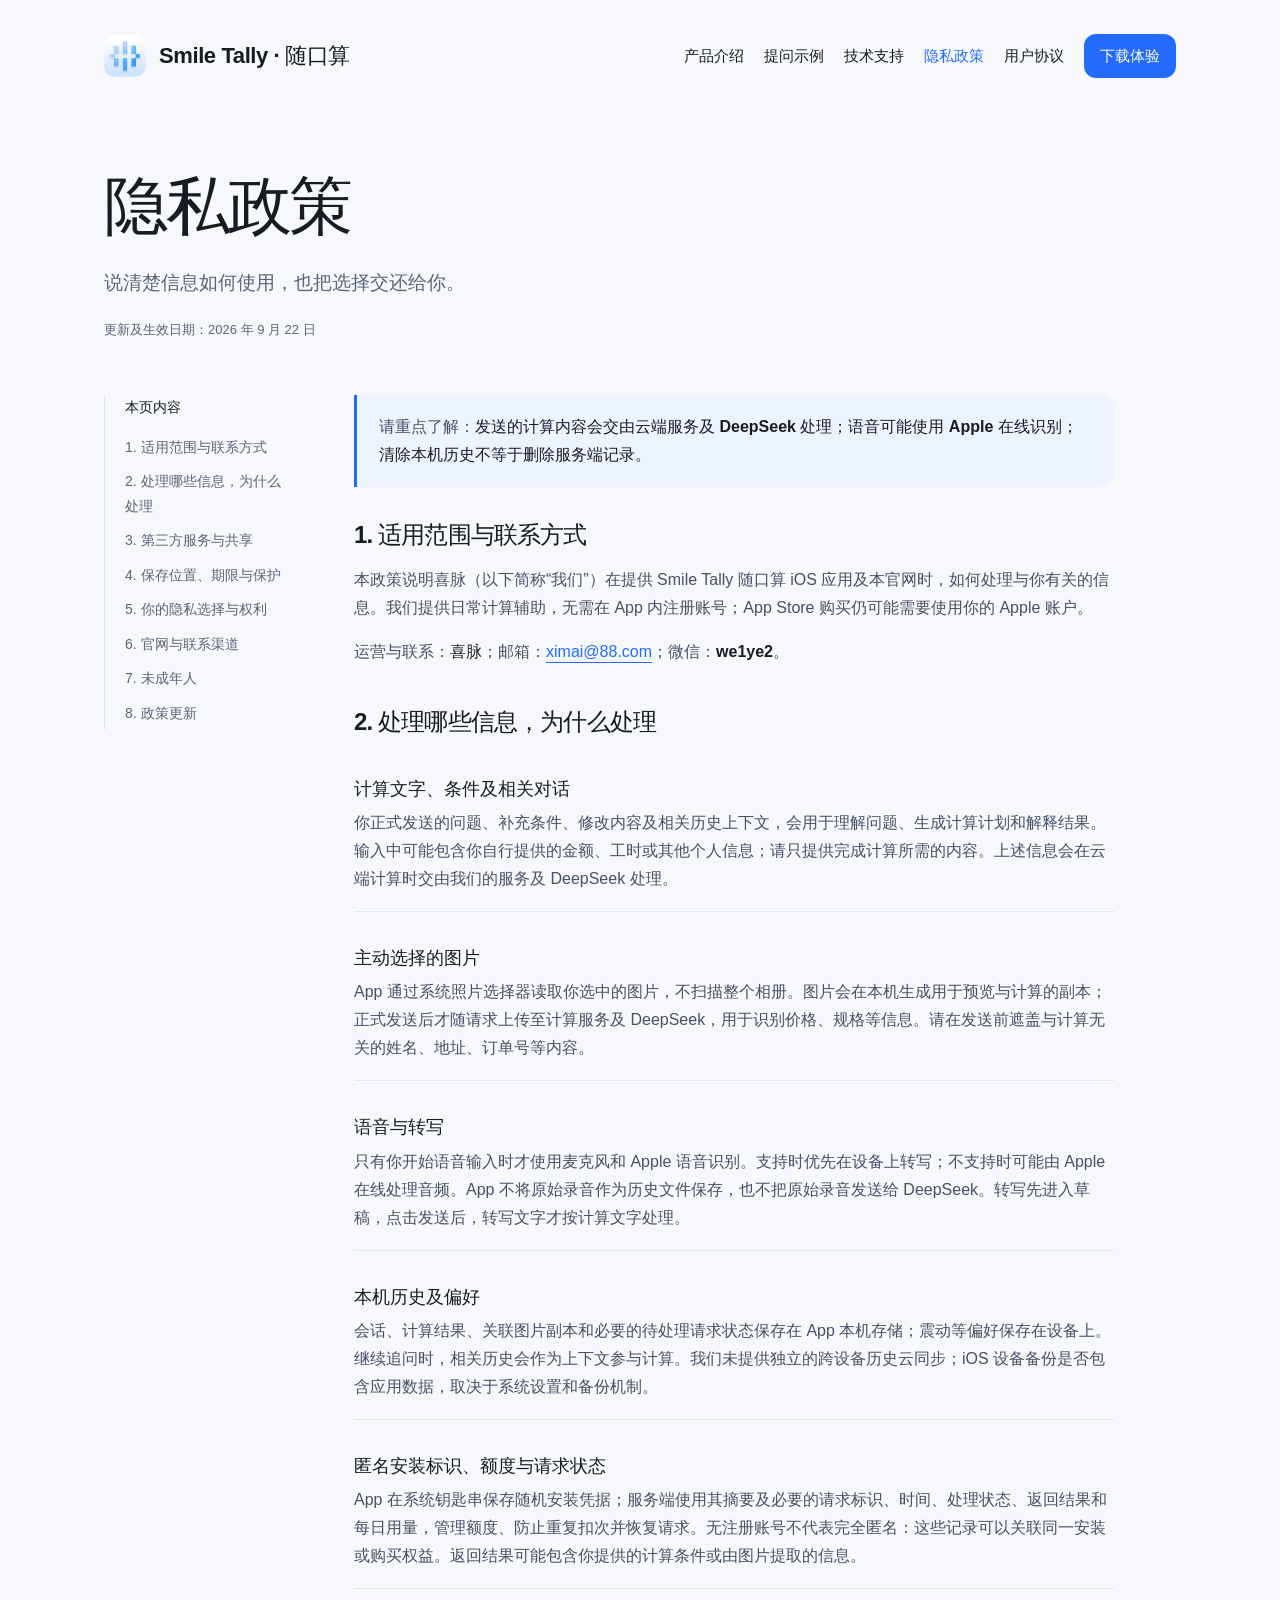
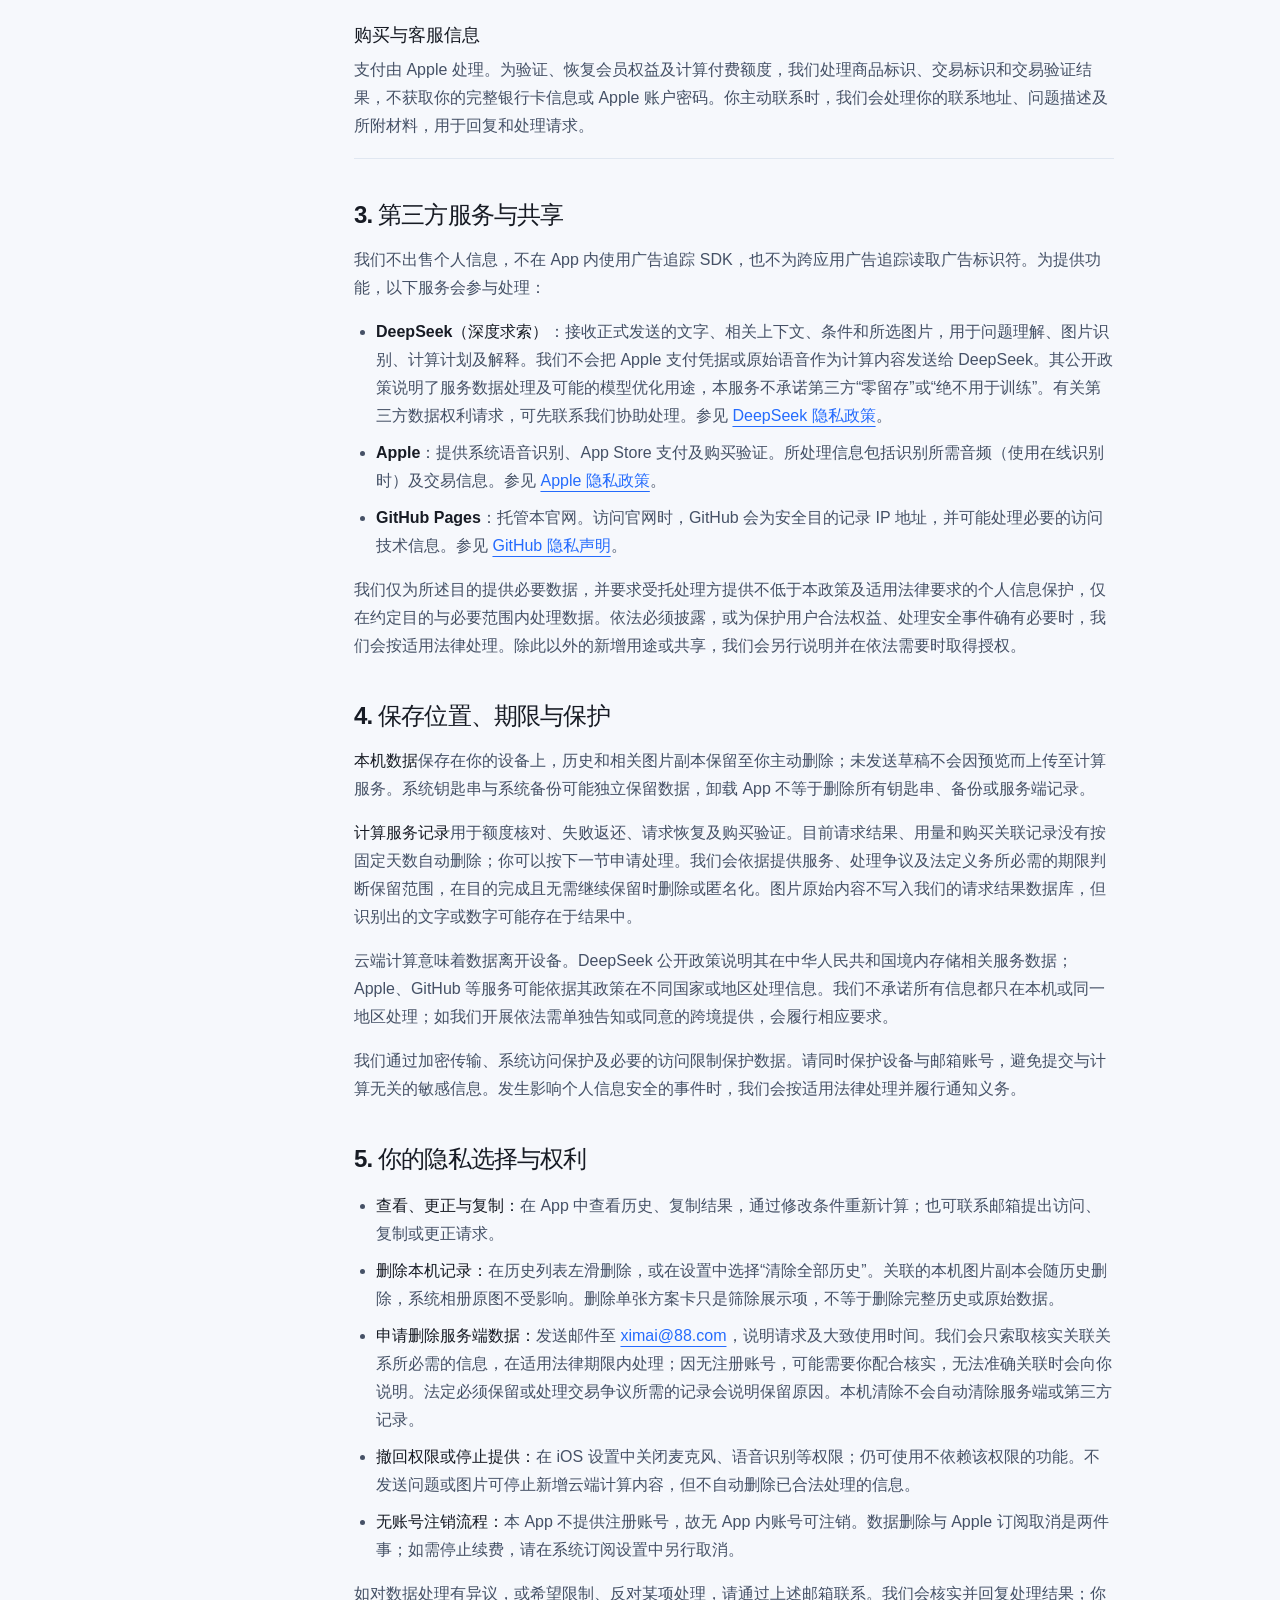
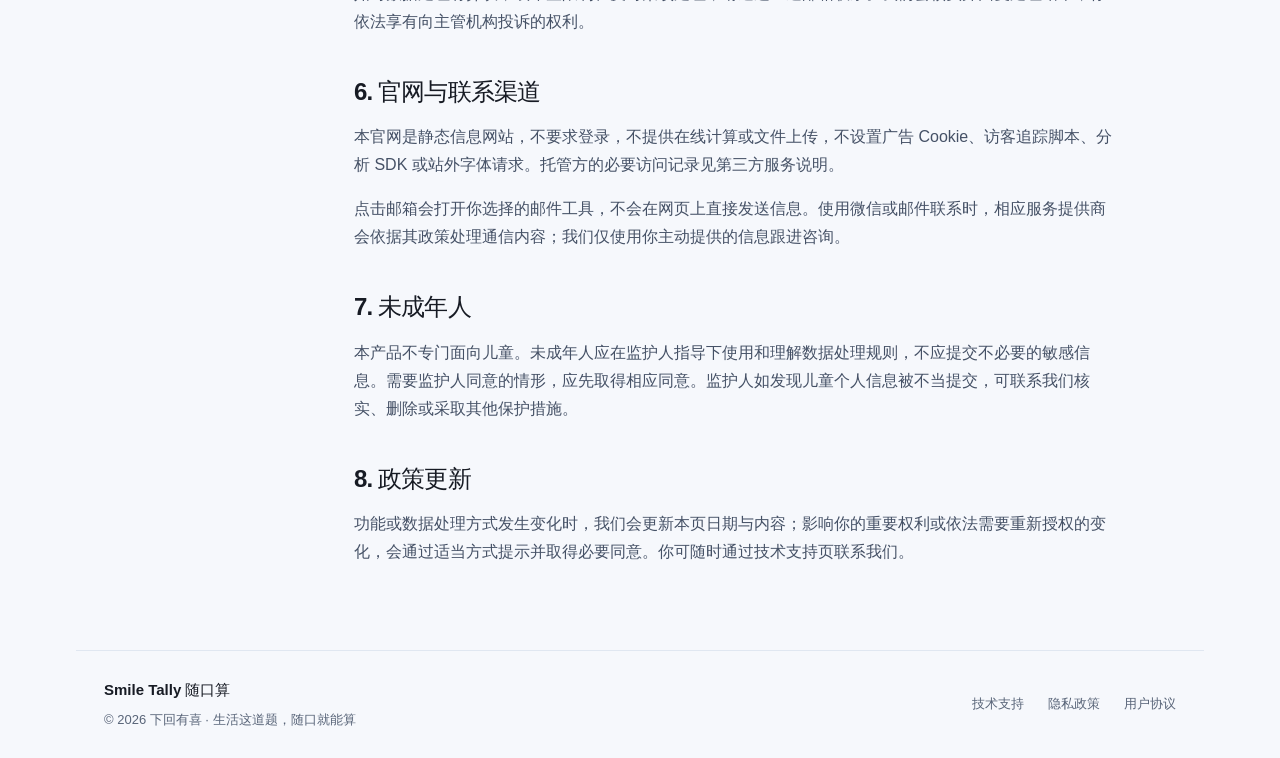
==== commit e9c91d73: "Float phone artwork and refine support layout and copyright" ====
--- a/privacy/index.html
+++ b/privacy/index.html
@@ -24,6 +24,6 @@
 <nav class="site-nav" aria-label="主导航"><a href="../">产品介绍</a><a href="../scenarios/">提问示例</a><a href="../support/">技术支持</a><a href="../privacy/" aria-current="page">隐私政策</a><a href="../terms/">用户协议</a><a class="nav-download" href="https://apps.apple.com/cn/app/smile-tally-%E9%9A%8F%E5%8F%A3%E7%AE%97-%E7%94%9F%E6%B4%BB%E8%AE%A1%E7%AE%97%E5%99%A8-%E5%95%86%E5%93%81%E6%AF%94%E4%BB%B7%E5%AF%B9%E6%AF%94/id6814696933">下载体验</a></nav>
 </header>
 <main id="main" class="wrap"><div class="page-intro"><h1>隐私政策</h1><p>说清楚信息如何使用，也把选择交还给你。</p><p class="updated">更新及生效日期：2026 年 9 月 22 日</p></div><div class="legal-layout"><aside class="toc" aria-label="本页目录"><p>本页内容</p><a href="#scope">1. 适用范围与联系方式</a><a href="#data">2. 处理哪些信息，为什么处理</a><a href="#providers">3. 第三方服务与共享</a><a href="#storage">4. 保存位置、期限与保护</a><a href="#rights">5. 你的隐私选择与权利</a><a href="#website">6. 官网与联系渠道</a><a href="#children">7. 未成年人</a><a href="#changes">8. 政策更新</a></aside><article class="article"><div class="notice"><p>请重点了解：<strong>发送的计算内容会交由云端服务及 DeepSeek 处理；语音可能使用 Apple 在线识别；清除本机历史不等于删除服务端记录。</strong></p></div><section id="scope"><h2>1. 适用范围与联系方式</h2><p>本政策说明喜脉（以下简称“我们”）在提供 Smile Tally 随口算 iOS 应用及本官网时，如何处理与你有关的信息。我们提供日常计算辅助，无需在 App 内注册账号；App Store 购买仍可能需要使用你的 Apple 账户。</p><p>运营与联系：<strong>喜脉</strong>；邮箱：<a href="mailto:ximai@88.com?subject=Smile%20Tally%20%E9%9A%90%E7%A7%81%E8%AF%B7%E6%B1%82">ximai@88.com</a>；微信：<strong>we1ye2</strong>。</p></section><section id="data"><h2>2. 处理哪些信息，为什么处理</h2><div class="data-list"><div class="data-row"><h3>计算文字、条件及相关对话</h3><p>你正式发送的问题、补充条件、修改内容及相关历史上下文，会用于理解问题、生成计算计划和解释结果。输入中可能包含你自行提供的金额、工时或其他个人信息；请只提供完成计算所需的内容。上述信息会在云端计算时交由我们的服务及 DeepSeek 处理。</p></div><div class="data-row"><h3>主动选择的图片</h3><p>App 通过系统照片选择器读取你选中的图片，不扫描整个相册。图片会在本机生成用于预览与计算的副本；正式发送后才随请求上传至计算服务及 DeepSeek，用于识别价格、规格等信息。请在发送前遮盖与计算无关的姓名、地址、订单号等内容。</p></div><div class="data-row"><h3>语音与转写</h3><p>只有你开始语音输入时才使用麦克风和 Apple 语音识别。支持时优先在设备上转写；不支持时可能由 Apple 在线处理音频。App 不将原始录音作为历史文件保存，也不把原始录音发送给 DeepSeek。转写先进入草稿，点击发送后，转写文字才按计算文字处理。</p></div><div class="data-row"><h3>本机历史及偏好</h3><p>会话、计算结果、关联图片副本和必要的待处理请求状态保存在 App 本机存储；震动等偏好保存在设备上。继续追问时，相关历史会作为上下文参与计算。我们未提供独立的跨设备历史云同步；iOS 设备备份是否包含应用数据，取决于系统设置和备份机制。</p></div><div class="data-row"><h3>匿名安装标识、额度与请求状态</h3><p>App 在系统钥匙串保存随机安装凭据；服务端使用其摘要及必要的请求标识、时间、处理状态、返回结果和每日用量，管理额度、防止重复扣次并恢复请求。无注册账号不代表完全匿名：这些记录可以关联同一安装或购买权益。返回结果可能包含你提供的计算条件或由图片提取的信息。</p></div><div class="data-row"><h3>购买与客服信息</h3><p>支付由 Apple 处理。为验证、恢复会员权益及计算付费额度，我们处理商品标识、交易标识和交易验证结果，不获取你的完整银行卡信息或 Apple 账户密码。你主动联系时，我们会处理你的联系地址、问题描述及所附材料，用于回复和处理请求。</p></div></div></section><section id="providers"><h2>3. 第三方服务与共享</h2><p>我们不出售个人信息，不在 App 内使用广告追踪 SDK，也不为跨应用广告追踪读取广告标识符。为提供功能，以下服务会参与处理：</p><ul><li><strong>DeepSeek（深度求索）</strong>：接收正式发送的文字、相关上下文、条件和所选图片，用于问题理解、图片识别、计算计划及解释。我们不会把 Apple 支付凭据或原始语音作为计算内容发送给 DeepSeek。其公开政策说明了服务数据处理及可能的模型优化用途，本服务不承诺第三方“零留存”或“绝不用于训练”。有关第三方数据权利请求，可先联系我们协助处理。参见 <a href="https://cdn.deepseek.com/policies/zh-CN/deepseek-privacy-policy.html">DeepSeek 隐私政策</a>。</li><li><strong>Apple</strong>：提供系统语音识别、App Store 支付及购买验证。所处理信息包括识别所需音频（使用在线识别时）及交易信息。参见 <a href="https://www.apple.com/legal/privacy/szh/">Apple 隐私政策</a>。</li><li><strong>GitHub Pages</strong>：托管本官网。访问官网时，GitHub 会为安全目的记录 IP 地址，并可能处理必要的访问技术信息。参见 <a href="https://docs.github.com/en/site-policy/privacy-policies/github-general-privacy-statement">GitHub 隐私声明</a>。</li></ul><p>我们仅为所述目的提供必要数据，并要求受托处理方提供不低于本政策及适用法律要求的个人信息保护，仅在约定目的与必要范围内处理数据。依法必须披露，或为保护用户合法权益、处理安全事件确有必要时，我们会按适用法律处理。除此以外的新增用途或共享，我们会另行说明并在依法需要时取得授权。</p></section><section id="storage"><h2>4. 保存位置、期限与保护</h2><p><strong>本机数据</strong>保存在你的设备上，历史和相关图片副本保留至你主动删除；未发送草稿不会因预览而上传至计算服务。系统钥匙串与系统备份可能独立保留数据，卸载 App 不等于删除所有钥匙串、备份或服务端记录。</p><p><strong>计算服务记录</strong>用于额度核对、失败返还、请求恢复及购买验证。目前请求结果、用量和购买关联记录没有按固定天数自动删除；你可以按下一节申请处理。我们会依据提供服务、处理争议及法定义务所必需的期限判断保留范围，在目的完成且无需继续保留时删除或匿名化。图片原始内容不写入我们的请求结果数据库，但识别出的文字或数字可能存在于结果中。</p><p>云端计算意味着数据离开设备。DeepSeek 公开政策说明其在中华人民共和国境内存储相关服务数据；Apple、GitHub 等服务可能依据其政策在不同国家或地区处理信息。我们不承诺所有信息都只在本机或同一地区处理；如我们开展依法需单独告知或同意的跨境提供，会履行相应要求。</p><p>我们通过加密传输、系统访问保护及必要的访问限制保护数据。请同时保护设备与邮箱账号，避免提交与计算无关的敏感信息。发生影响个人信息安全的事件时，我们会按适用法律处理并履行通知义务。</p></section><section id="rights"><h2>5. 你的隐私选择与权利</h2><ul><li><strong>查看、更正与复制：</strong>在 App 中查看历史、复制结果，通过修改条件重新计算；也可联系邮箱提出访问、复制或更正请求。</li><li><strong>删除本机记录：</strong>在历史列表左滑删除，或在设置中选择“清除全部历史”。关联的本机图片副本会随历史删除，系统相册原图不受影响。删除单张方案卡只是筛除展示项，不等于删除完整历史或原始数据。</li><li><strong>申请删除服务端数据：</strong>发送邮件至 <a href="mailto:ximai@88.com?subject=Smile%20Tally%20%E6%95%B0%E6%8D%AE%E5%88%A0%E9%99%A4%E8%AF%B7%E6%B1%82">ximai@88.com</a>，说明请求及大致使用时间。我们会只索取核实关联关系所必需的信息，在适用法律期限内处理；因无注册账号，可能需要你配合核实，无法准确关联时会向你说明。法定必须保留或处理交易争议所需的记录会说明保留原因。本机清除不会自动清除服务端或第三方记录。</li><li><strong>撤回权限或停止提供：</strong>在 iOS 设置中关闭麦克风、语音识别等权限；仍可使用不依赖该权限的功能。不发送问题或图片可停止新增云端计算内容，但不自动删除已合法处理的信息。</li><li><strong>无账号注销流程：</strong>本 App 不提供注册账号，故无 App 内账号可注销。数据删除与 Apple 订阅取消是两件事；如需停止续费，请在系统订阅设置中另行取消。</li></ul><p>如对数据处理有异议，或希望限制、反对某项处理，请通过上述邮箱联系。我们会核实并回复处理结果；你依法享有向主管机构投诉的权利。</p></section><section id="website"><h2>6. 官网与联系渠道</h2><p>本官网是静态信息网站，不要求登录，不提供在线计算或文件上传，不设置广告 Cookie、访客追踪脚本、分析 SDK 或站外字体请求。托管方的必要访问记录见第三方服务说明。</p><p>点击邮箱会打开你选择的邮件工具，不会在网页上直接发送信息。使用微信或邮件联系时，相应服务提供商会依据其政策处理通信内容；我们仅使用你主动提供的信息跟进咨询。</p></section><section id="children"><h2>7. 未成年人</h2><p>本产品不专门面向儿童。未成年人应在监护人指导下使用和理解数据处理规则，不应提交不必要的敏感信息。需要监护人同意的情形，应先取得相应同意。监护人如发现儿童个人信息被不当提交，可联系我们核实、删除或采取其他保护措施。</p></section><section id="changes"><h2>8. 政策更新</h2><p>功能或数据处理方式发生变化时，我们会更新本页日期与内容；影响你的重要权利或依法需要重新授权的变化，会通过适当方式提示并取得必要同意。你可随时通过技术支持页联系我们。</p></section></article></div></main>
-<footer class="site-footer wrap"><div><div class="footer-brand">Smile Tally 随口算</div><div>© 2026 喜脉 · 生活这道题，随口就能算</div></div><nav class="footer-nav" aria-label="页脚导航"><a href="../support/">技术支持</a><a href="../privacy/">隐私政策</a><a href="../terms/">用户协议</a></nav></footer>
+<footer class="site-footer wrap"><div><div class="footer-brand">Smile Tally 随口算</div><div>© 2026 下回有喜 · 生活这道题，随口就能算</div></div><nav class="footer-nav" aria-label="页脚导航"><a href="../support/">技术支持</a><a href="../privacy/">隐私政策</a><a href="../terms/">用户协议</a></nav></footer>
 </body>
 </html>
--- a/assets/style.css
+++ b/assets/style.css
@@ -10,3 +10,5 @@
 .gallery-grid{--gallery-columns:3}.gallery-grid.is-masonry{display:block;position:relative}.gallery-grid.is-masonry>.gallery-card{position:absolute;box-sizing:border-box}@media(max-width:1000px){.gallery-grid{--gallery-columns:2}}@media(max-width:650px){.gallery-grid{--gallery-columns:1}}
 .gallery-toolbar{display:flex;align-items:center;justify-content:space-between;gap:24px;padding:24px 28px;margin:0 0 28px;background:#fff;border:1px solid var(--line);border-radius:24px}.gallery-toolbar-title{display:flex;align-items:center;flex-wrap:wrap;gap:12px 18px}.gallery-toolbar h2{font-size:28px;margin:0}.gallery-toolbar-title>span{font-size:14px;color:var(--muted)}.gallery-switch{display:flex;align-items:center;gap:12px;position:relative;cursor:pointer;white-space:nowrap;font-size:15px}.gallery-switch input{position:absolute;inset:0;opacity:0;cursor:pointer;width:100%;height:100%;margin:0}.gallery-switch-track{width:46px;height:28px;border-radius:99px;background:#bcc6d5;position:relative;pointer-events:none}.gallery-switch-track::after{content:"";position:absolute;width:22px;height:22px;left:3px;top:3px;border-radius:50%;background:white;box-shadow:0 1px 4px #0002;transition:transform .15s}.gallery-switch input:checked+.gallery-switch-track{background:var(--blue)}.gallery-switch input:checked+.gallery-switch-track::after{transform:translateX(18px)}.gallery-switch input:focus-visible+.gallery-switch-track{outline:3px solid var(--blue);outline-offset:4px}.gallery-switch input:disabled+.gallery-switch-track{opacity:.5}.gallery-grid[hidden],.gallery-section[hidden],.gallery-categories[hidden]{display:none}.gallery-all{margin-bottom:64px}@media(max-width:650px){.gallery-toolbar{padding:20px;gap:16px;align-items:flex-start}.gallery-toolbar-title{gap:8px 12px}.gallery-toolbar h2{font-size:24px;width:100%}.gallery-toolbar-title>span{font-size:12px}.gallery-switch{gap:8px;font-size:14px;padding-top:4px}}@media(prefers-reduced-motion:reduce){.gallery-switch-track::after{transition:none}}
 .site-header{flex-wrap:wrap;gap:16px 24px;padding-top:20px;padding-bottom:20px}.brand{font-size:22px;letter-spacing:-.4px}.site-nav{align-items:center;flex-wrap:wrap;gap:20px}.site-nav .nav-download{padding:9px 16px;border-radius:12px;background:var(--blue);color:white;white-space:nowrap}.site-nav .nav-download:hover{background:#1353d5;text-decoration:none}.gallery-intro{max-width:none;display:grid;grid-template-columns:minmax(0,1.35fr) minmax(0,1fr);gap:32px;align-items:center;padding-top:30px;padding-bottom:30px}.gallery-intro-copy>p{font-size:21px;color:var(--muted)}.gallery-intro h1{font-size:clamp(38px,4.1vw,60px)}.gallery-hero-phone{width:100%;height:auto;max-height:510px;object-fit:contain;justify-self:end}.brand img{box-shadow:none}@media(max-width:1000px){.site-nav{gap:14px;font-size:14px}.gallery-intro{gap:20px}.gallery-intro h1{font-size:42px}.gallery-intro-copy>p{font-size:18px}}@media(max-width:650px){.site-nav{justify-content:flex-start;gap:6px 16px;font-size:13px}.site-nav .nav-download{padding:7px 12px}.gallery-intro{grid-template-columns:1fr;padding-top:28px;gap:4px}.gallery-intro h1{font-size:40px}.gallery-hero-phone{max-width:300px;max-height:370px;justify-self:center}.gallery-intro-copy>p{font-size:17px}.brand{font-size:21px}.gallery-note{font-size:14px!important}}
+
+.home-model-phone{display:block;width:100%;height:auto;max-height:600px;object-fit:contain;margin:auto}.phone-float{animation:phone-float 6s ease-in-out infinite;transform-origin:center}@keyframes phone-float{0%,100%{transform:translateY(0)}50%{transform:translateY(-10px)}}.faq{max-width:none;width:100%}.faq summary{align-items:flex-start}.faq summary::after{flex:0 0 18px;text-align:right}@media(max-width:650px){.home-model-phone{max-width:340px;max-height:440px}}@media(prefers-reduced-motion:reduce){.phone-float{animation:none;transform:none}}
